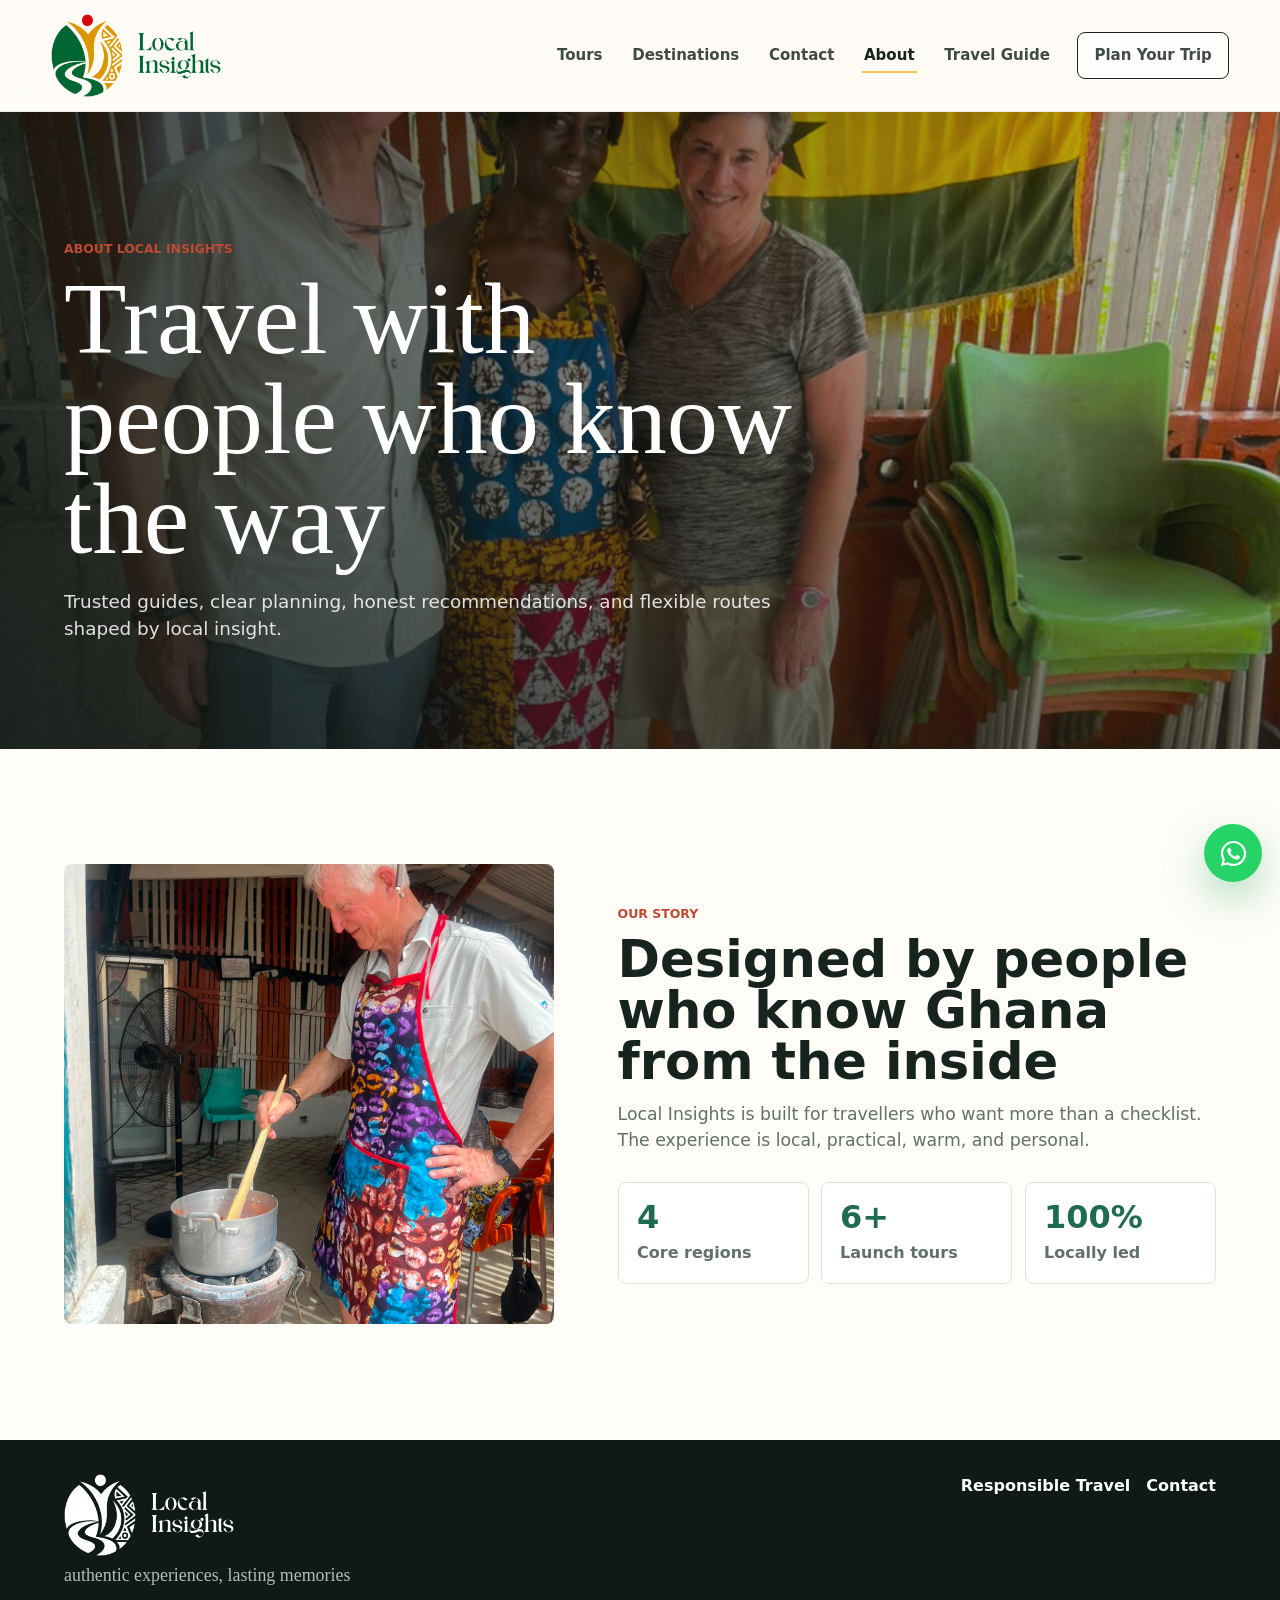
==== about.html @ ace30f99 "Update about hero headline" ====
<!doctype html>
<html lang="en">
  <head>
    <meta charset="utf-8"/>
    <meta name="viewport" content="width=device-width, initial-scale=1" />
    <title>About Local Insights Ghana | Local Guides &amp; Travel Planning</title>
    <meta name="description" content="Meet Local Insights Ghana, a locally led travel planning team creating thoughtful Ghana tours with trusted guides, flexible routes, and real local context." />
    <meta name="keywords" content="Local Insights Ghana, Ghana local guides, Ghana travel planner, locally led Ghana tours, Ghana tour operator, authentic Ghana travel" />
    <meta name="author" content="Local Insights Ghana" />
    <meta name="robots" content="index, follow" />
    <meta name="theme-color" content="#1e6b4f" />
    <link rel="canonical" href="https://localinsightgh.com/about.html" />
    <link rel="icon" href="images/favicon.ico" sizes="any" />
    <link rel="icon" type="image/png" sizes="32x32" href="images/favicon-32.png" />
    <link rel="apple-touch-icon" sizes="180x180" href="images/favicon-180.png" />
    <meta property="og:locale" content="en_US" />
    <meta property="og:type" content="website" />
    <meta property="og:site_name" content="Local Insights Ghana" />
    <meta property="og:title" content="About Local Insights Ghana | Local Guides &amp; Travel Planning" />
    <meta property="og:description" content="Meet Local Insights Ghana, a locally led travel planning team creating thoughtful Ghana tours with trusted guides, flexible routes, and real local context." />
    <meta property="og:url" content="https://localinsightgh.com/about.html" />
    <meta property="og:image" content="https://localinsightgh.com/images/makola-market.jpg" />
    <meta name="twitter:card" content="summary_large_image" />
    <meta name="twitter:title" content="About Local Insights Ghana | Local Guides &amp; Travel Planning" />
    <meta name="twitter:description" content="Meet Local Insights Ghana, a locally led travel planning team creating thoughtful Ghana tours with trusted guides, flexible routes, and real local context." />
    <meta name="twitter:image" content="https://localinsightgh.com/images/makola-market.jpg" />
    <script type="application/ld+json">
      
      {"@context":"https://schema.org","@type":"BreadcrumbList","itemListElement":[{"@type":"ListItem","position":1,"name":"Home","item":"https://localinsightgh.com"},{"@type":"ListItem","position":2,"name":"About Local Insights Ghana","item":"https://localinsightgh.com/about.html"}]}
    
    </script>
    <link rel="stylesheet" href="styles/styles.css" />
  </head>
  <body>
    <header class="site-header" data-header><a class="brand" href="/" aria-label="Local Insights Ghana home"><img class="brand-logo" src="images/local-insights-logo-horizontal-green.png" alt="Local Insights" /></a><button class="menu-toggle" type="button" data-menu-toggle aria-label="Open navigation"><span></span><span></span><span></span></button><nav class="main-nav" data-nav><a href="tours.html">Tours</a><a href="destinations.html">Destinations</a><a href="contact.html">Contact</a><a class="active" href="about.html">About</a><a href="blog.html">Travel Guide</a><a class="nav-cta" href="contact.html">Plan Your Trip</a></nav></header>
    <main>
      <section class="page-hero hero-about"><div><p class="eyebrow">About Local Insights</p><h1>Travel with people who know the way</h1><p>Trusted guides, clear planning, honest recommendations, and flexible routes shaped by local insight.</p></div></section>
      <section class="section two-column"><div class="image-panel market" role="img" aria-label="Local Insights guest cooking during a hosted Ghanaian food experience"></div><div><p class="eyebrow">Our story</p><h2>Designed by people who know Ghana from the inside</h2><p class="page-intro">Local Insights is built for travellers who want more than a checklist. The experience is local, practical, warm, and personal.</p><div class="about-stats"><div><strong>4</strong><span>Core regions</span></div><div><strong>6+</strong><span>Launch tours</span></div><div><strong>100%</strong><span>Locally led</span></div></div></div></section>
    </main>
    <a class="whatsapp" href="https://wa.me/233244317183?text=Hello%20Local%20Insights%2C%20I%20want%20to%20plan%20a%20Ghana%20trip">WhatsApp</a><footer class="site-footer"><div class="footer-brand"><a href="/" aria-label="Local Insights Ghana home"><img class="footer-logo" src="images/local-insights-logo-horizontal-white.png" alt="Local Insights" /></a><p>authentic experiences, lasting memories</p></div><nav><a href="responsible-travel.html">Responsible Travel</a><a href="contact.html">Contact</a></nav></footer><script src="js/script.js"></script>
  </body>
</html>
---- styles/styles.css ----
:root {
  --ink: #16231f;
  --muted: #61706a;
  --line: #dce4df;
  --cream: #f7f3ea;
  --paper: #fffdf8;
  --surface: #ffffff;
  --soft: #eef4f0;
  --gold: #f3c44f;
  --green: #1e6b4f;
  --green-dark: #124232;
  --red: #be4a34;
  --blue: #246a8f;
  --shadow: 0 24px 70px rgba(20, 35, 31, 0.18);
  --shadow-soft: 0 12px 30px rgba(22, 35, 31, 0.08);
  --shadow-hover: 0 24px 54px rgba(22, 35, 31, 0.16);
  --font-body: Inter, ui-sans-serif, system-ui, -apple-system, BlinkMacSystemFont, "Segoe UI", sans-serif;
  --font-brand: Gondgir, "Cormorant Garamond", Georgia, serif;
}

* {
  box-sizing: border-box;
}

html {
  scroll-behavior: smooth;
}

body {
  margin: 0;
  color: var(--ink);
  background:
    linear-gradient(180deg, rgba(247, 243, 234, 0.78), rgba(255, 253, 248, 0.94) 38%),
    var(--paper);
  font-family: var(--font-body);
  line-height: 1.5;
}

img,
svg {
  max-width: 100%;
}

a {
  color: inherit;
  text-decoration: none;
}

.main-nav a,
.button,
.filter,
.text-link,
.process-grid article,
.tour-card,
.tour-preview,
.destination-card,
.faq-grid details,
.style-grid article,
.blog-grid article,
.impact-list div,
.about-stats div,
.whatsapp {
  transition:
    transform 180ms ease,
    box-shadow 180ms ease,
    border-color 180ms ease,
    background-color 180ms ease,
    color 180ms ease,
    opacity 180ms ease;
}

button,
input,
select,
textarea {
  font: inherit;
}

.site-header {
  position: sticky;
  top: 0;
  z-index: 40;
  display: flex;
  align-items: center;
  justify-content: space-between;
  gap: 24px;
  min-height: 78px;
  padding: 14px clamp(18px, 4vw, 56px);
  background: rgba(255, 253, 248, 0.9);
  border-bottom: 1px solid rgba(22, 35, 31, 0.08);
  box-shadow: 0 8px 28px rgba(22, 35, 31, 0.04);
  backdrop-filter: blur(18px);
}

.brand {
  display: inline-flex;
  align-items: center;
  flex: 0 0 auto;
  min-width: 0;
}

.brand-logo {
  display: block;
  width: min(170px, 42vw);
  height: auto;
}

.main-nav {
  display: flex;
  align-items: center;
  gap: clamp(12px, 2vw, 26px);
  font-size: 0.94rem;
  font-weight: 750;
}

.main-nav a {
  position: relative;
  padding: 10px 2px;
  color: rgba(22, 35, 31, 0.82);
}

.main-nav a:hover,
.main-nav a:focus-visible,
.main-nav a.active {
  color: var(--ink);
}

.main-nav a:not(.nav-cta)::after {
  position: absolute;
  left: 0;
  right: 0;
  bottom: 4px;
  height: 2px;
  background: var(--gold);
  transform: scaleX(0);
  transform-origin: left;
  transition: transform 180ms ease;
  content: "";
}

.main-nav a:hover::after,
.main-nav a:focus-visible::after {
  transform: scaleX(1);
}

.main-nav a.active::after {
  transform: scaleX(1);
}

.nav-cta {
  padding: 11px 16px !important;
  border: 1px solid var(--ink);
  border-radius: 8px;
  background: rgba(255, 255, 255, 0.54);
}

.nav-cta:hover,
.nav-cta:focus-visible {
  color: var(--ink);
  background: linear-gradient(180deg, #ffd96f, var(--gold));
  border-color: var(--gold);
  box-shadow: 0 12px 26px rgba(243, 196, 79, 0.3);
  transform: translateY(-1px);
}

.menu-toggle {
  display: none;
  width: 44px;
  height: 44px;
  border: 1px solid var(--line);
  border-radius: 8px;
  background: white;
}

.menu-toggle span {
  display: block;
  width: 20px;
  height: 2px;
  margin: 5px auto;
  background: var(--ink);
}

.hero {
  position: relative;
  min-height: calc(100vh - 76px);
  display: grid;
  align-items: end;
  padding: clamp(88px, 12vw, 150px) clamp(18px, 5vw, 72px) 34px;
  overflow: hidden;
}

.hero-media,
.hero-overlay {
  position: absolute;
  inset: 0;
}

.hero-media {
  background:
    linear-gradient(90deg, rgba(14, 20, 17, 0.36), rgba(14, 20, 17, 0.02)),
    url("../images/cape-coast-castle.jpg")
      center / cover;
  transform: scale(1.02);
}

.hero-overlay {
  background:
    linear-gradient(0deg, rgba(18, 35, 30, 0.86) 0%, rgba(18, 35, 30, 0.02) 56%),
    linear-gradient(90deg, rgba(18, 35, 30, 0.48), transparent 58%);
}

.hero-content {
  position: relative;
  z-index: 2;
  width: min(760px, 100%);
  color: white;
  padding-bottom: 118px;
}

.eyebrow {
  margin: 0 0 10px;
  color: var(--red);
  font-size: 0.78rem;
  font-weight: 900;
  letter-spacing: 0;
  text-transform: uppercase;
}

.hero .eyebrow {
  color: var(--gold);
}

h1,
h2,
h3,
p {
  margin-top: 0;
}

h1 {
  max-width: 760px;
  margin-bottom: 18px;
  font-family: var(--font-brand);
  font-size: clamp(3.4rem, 8vw, 7.4rem);
  font-weight: 500;
  line-height: 0.98;
  letter-spacing: 0;
}

h2 {
  margin-bottom: 14px;
  font-size: clamp(2rem, 4vw, 4rem);
  line-height: 1;
  letter-spacing: 0;
}

.hero h1,
.page-hero h1,
.cta-band h2 {
  font-family: var(--font-brand);
  font-weight: 500;
}

h3 {
  margin-bottom: 10px;
  font-size: 1.25rem;
  line-height: 1.18;
}

.hero-content p:not(.eyebrow) {
  max-width: 620px;
  color: rgba(255, 255, 255, 0.9);
  font-size: clamp(1.05rem, 2vw, 1.32rem);
}

.hero-actions {
  display: flex;
  flex-wrap: wrap;
  gap: 12px;
  margin-top: 28px;
}

.button {
  display: inline-flex;
  align-items: center;
  justify-content: center;
  min-height: 46px;
  padding: 13px 18px;
  border: 0;
  border-radius: 8px;
  cursor: pointer;
  font-weight: 850;
  box-shadow: 0 8px 18px rgba(22, 35, 31, 0.08);
}

.button:hover,
.button:focus-visible {
  transform: translateY(-2px);
  box-shadow: 0 14px 30px rgba(22, 35, 31, 0.18);
}

.button:active {
  transform: translateY(0);
  box-shadow: none;
}

.button.primary {
  color: var(--ink);
  background: linear-gradient(180deg, #ffd96f, var(--gold));
}

.button.primary:hover,
.button.primary:focus-visible {
  background: #ffd35f;
}

.button.secondary {
  color: white;
  background: rgba(255, 255, 255, 0.13);
  border: 1px solid rgba(255, 255, 255, 0.48);
  box-shadow: inset 0 1px 0 rgba(255, 255, 255, 0.18);
}

.button.secondary:hover,
.button.secondary:focus-visible {
  background: rgba(255, 255, 255, 0.25);
  border-color: rgba(255, 255, 255, 0.72);
}

.button.dark {
  color: white;
  background: var(--ink);
}

.button.dark:hover,
.button.dark:focus-visible {
  background: var(--green-dark);
}

.trip-finder {
  position: absolute;
  left: clamp(18px, 5vw, 72px);
  right: clamp(18px, 5vw, 72px);
  bottom: 28px;
  z-index: 3;
  display: grid;
  grid-template-columns: repeat(3, 1fr) auto;
  gap: 10px;
  padding: 12px;
  background: rgba(255, 253, 248, 0.97);
  border-radius: 8px;
  border: 1px solid rgba(255, 255, 255, 0.76);
  box-shadow: var(--shadow);
}

label span {
  display: block;
  margin-bottom: 6px;
  color: var(--muted);
  font-size: 0.78rem;
  font-weight: 800;
}

select,
input,
textarea {
  width: 100%;
  border: 1px solid var(--line);
  border-radius: 8px;
  background: white;
  color: var(--ink);
  transition:
    border-color 160ms ease,
    box-shadow 160ms ease;
}

select:focus,
input:focus,
textarea:focus {
  outline: 0;
  border-color: rgba(30, 107, 79, 0.62);
  box-shadow: 0 0 0 4px rgba(30, 107, 79, 0.1);
}

select,
input {
  min-height: 46px;
  padding: 0 12px;
}

textarea {
  padding: 12px;
  resize: vertical;
}

.trust-strip {
  display: grid;
  grid-template-columns: repeat(3, 1fr);
  gap: 1px;
  background: var(--line);
}

.trust-strip div {
  padding: 24px clamp(18px, 4vw, 48px);
  background: white;
}

.trust-strip strong,
.trust-strip span {
  display: block;
}

.trust-strip span {
  margin-top: 4px;
  color: var(--muted);
}

.page-hero {
  position: relative;
  min-height: 440px;
  display: grid;
  align-items: end;
  padding: clamp(88px, 10vw, 132px) clamp(18px, 5vw, 72px) clamp(54px, 8vw, 88px);
  overflow: hidden;
  color: white;
  background-position: center;
  background-size: cover;
}

.page-hero::before {
  position: absolute;
  inset: 0;
  background:
    linear-gradient(90deg, rgba(14, 24, 20, 0.82), rgba(14, 24, 20, 0.2)),
    linear-gradient(0deg, rgba(14, 24, 20, 0.42), transparent 62%);
  content: "";
}

.page-hero > div {
  position: relative;
  z-index: 1;
  width: min(760px, 100%);
}

.page-hero p:not(.eyebrow) {
  color: rgba(255, 255, 255, 0.86);
  font-size: 1.15rem;
}

.hero-tours {
  background-image: url("../images/kakum.jpg");
}

.hero-destinations {
  background-image: url("../images/client-cape-coast-door-return.jpeg");
}

.hero-styles {
  background-image: url("../images/client-cultural-adinkra.jpeg");
}

.hero-about {
  background-image: url("../images/client-hosted-food.jpeg");
}

.hero-responsible {
  background-image: url("../images/elmina-castle.jpg");
}

.hero-blog {
  background-image: url("../images/larabanga-mosque.jpg");
}

.hero-contact {
  background-image: url("../images/client-boat-ride.jpeg");
}

.page-intro {
  width: min(850px, 100%);
  color: var(--muted);
  font-size: 1.08rem;
}

.content-grid {
  display: grid;
  grid-template-columns: repeat(3, minmax(0, 1fr));
  gap: 18px;
}

.info-card {
  padding: 24px;
  border: 1px solid var(--line);
  border-radius: 8px;
  background:
    linear-gradient(180deg, rgba(255, 255, 255, 0.98), rgba(255, 253, 248, 0.94));
  box-shadow: var(--shadow-soft);
  transition:
    transform 180ms ease,
    box-shadow 180ms ease,
    border-color 180ms ease;
}

.info-card:hover,
.info-card:focus-within {
  border-color: rgba(30, 107, 79, 0.42);
  transform: translateY(-4px);
  box-shadow: 0 18px 40px rgba(22, 35, 31, 0.1);
}

.info-card p {
  color: var(--muted);
}

.process-grid {
  display: grid;
  grid-template-columns: repeat(3, minmax(0, 1fr));
  gap: 18px;
  counter-reset: step;
}

.process-grid article {
  position: relative;
  min-height: 260px;
  padding: 26px;
  border: 1px solid var(--line);
  border-radius: 8px;
  background:
    linear-gradient(180deg, rgba(255, 255, 255, 0.98), rgba(238, 244, 240, 0.72));
  box-shadow: var(--shadow-soft);
}

.process-grid article:hover,
.process-grid article:focus-within,
.tour-preview:hover,
.tour-preview:focus-within,
.faq-grid details:hover,
.faq-grid details:focus-within {
  border-color: rgba(30, 107, 79, 0.42);
  transform: translateY(-4px);
  box-shadow: 0 18px 40px rgba(22, 35, 31, 0.1);
}

.process-grid span {
  display: inline-grid;
  width: 48px;
  height: 48px;
  margin-bottom: 42px;
  place-items: center;
  border-radius: 50%;
  color: var(--green-dark);
  background: var(--gold);
  font-weight: 900;
}

.process-grid p,
.tour-preview p,
.faq-grid p {
  color: var(--muted);
}

.two-column {
  display: grid;
  grid-template-columns: 0.9fr 1.1fr;
  gap: clamp(24px, 5vw, 70px);
  align-items: center;
}

.image-panel {
  min-height: 460px;
  border-radius: 8px;
  background-position: center;
  background-size: cover;
}

.image-panel.coast {
  background-image: url("../images/client-cape-coast-door-return.jpeg");
}

.image-panel.market {
  background-image: url("../images/client-food-cooking.jpeg");
}

.image-panel.waterfall {
  background-image: url("../images/wli-waterfalls.jpg");
}

.cta-band {
  display: flex;
  align-items: center;
  justify-content: space-between;
  gap: 24px;
  padding: clamp(30px, 5vw, 56px) clamp(18px, 5vw, 72px);
  color: white;
  background: var(--green-dark);
}

.cta-band p {
  max-width: 680px;
  margin-bottom: 0;
  color: rgba(255, 255, 255, 0.78);
}

.section {
  padding: clamp(70px, 9vw, 128px) clamp(18px, 5vw, 72px);
}

.section-heading {
  width: min(850px, 100%);
  margin-bottom: 34px;
}

.section-heading p:not(.eyebrow),
.plan-copy p,
.responsible-copy p {
  color: var(--muted);
  font-size: 1.06rem;
}

.compact {
  width: min(560px, 100%);
}

.filters {
  display: flex;
  flex-wrap: wrap;
  gap: 10px;
  margin-bottom: 24px;
}

.filter {
  min-height: 42px;
  padding: 10px 14px;
  border: 1px solid var(--line);
  border-radius: 8px;
  background: white;
  cursor: pointer;
  font-weight: 800;
}

.filter:hover,
.filter:focus-visible {
  border-color: var(--green);
  color: var(--green);
  transform: translateY(-1px);
}

.filter.is-active {
  color: white;
  background: var(--green);
  border-color: var(--green);
}

.filter.is-active:hover,
.filter.is-active:focus-visible {
  color: white;
  background: var(--green-dark);
}

.tour-preview-grid {
  display: grid;
  grid-template-columns: repeat(3, minmax(0, 1fr));
  gap: 18px;
}

.tour-preview {
  overflow: hidden;
  border: 1px solid var(--line);
  border-radius: 8px;
  background: var(--surface);
  box-shadow: var(--shadow-soft);
}

.tour-preview > div:not(.tour-preview-image) {
  padding: 22px;
}

.tour-preview span {
  display: inline-block;
  margin-bottom: 10px;
  color: var(--green);
  font-size: 0.82rem;
  font-weight: 900;
  text-transform: uppercase;
}

.tour-preview-image {
  min-height: 220px;
  background-position: center;
  background-size: cover;
  transition: transform 260ms ease;
}

.tour-preview:hover .tour-preview-image,
.tour-preview:focus-within .tour-preview-image {
  transform: scale(1.035);
}

.accra-preview {
  background-image: url("../images/client-accra-independence.jpeg");
}

.nkrumah-preview {
  background-image: url("../images/kwame-nkrumah-refurbished-3.jpg");
}

.food-preview {
  background-image: url("../images/client-food-cooking.jpeg");
}

.cape-preview {
  background-image: url("../images/client-cape-coast-door-return.jpeg");
}

.volta-preview {
  background-image: url("../images/wli-waterfalls.jpg");
}

.mole-preview {
  background-image: url("../images/mole-elephant.jpg");
}

.custom-preview-card {
  display: grid;
  align-items: end;
  color: white;
  background:
    linear-gradient(135deg, rgba(18, 66, 50, 0.94), rgba(30, 107, 79, 0.82)),
    url("../images/client-cultural-adinkra.jpeg")
      center / cover;
}

.custom-preview-card span,
.custom-preview-card p {
  color: rgba(255, 255, 255, 0.78);
}

.custom-preview-card .text-link {
  color: var(--gold);
}

.section-actions,
.cta-actions {
  display: flex;
  flex-wrap: wrap;
  gap: 12px;
  margin-top: 28px;
}

.cta-band .cta-actions .button {
  width: 190px;
  justify-content: center;
}

.tour-grid {
  display: grid;
  grid-template-columns: repeat(3, minmax(0, 1fr));
  gap: 18px;
}

.tour-card {
  overflow: hidden;
  border: 1px solid var(--line);
  border-radius: 8px;
  background: var(--surface);
  box-shadow: var(--shadow-soft);
}

.tour-card:hover,
.tour-card:focus-within {
  border-color: rgba(30, 107, 79, 0.45);
  transform: translateY(-6px);
  box-shadow: var(--shadow-hover);
}

.tour-card-image {
  display: block;
  width: 100%;
  min-height: 230px;
  padding: 0;
  border: 0;
  appearance: none;
  background-position: center;
  background-size: cover;
  cursor: pointer;
  transition: transform 260ms ease;
}

.tour-card:hover .tour-card-image,
.tour-card:focus-within .tour-card-image {
  transform: scale(1.045);
}

.tour-card-body {
  padding: 20px;
}

.tour-title-button {
  display: inline;
  padding: 0;
  border: 0;
  background: transparent;
  color: inherit;
  cursor: pointer;
  font: inherit;
  font-weight: inherit;
  line-height: inherit;
  text-align: left;
}

.tour-title-button:hover,
.tour-title-button:focus-visible {
  color: var(--green);
}

.tag-row,
.detail-meta {
  display: flex;
  flex-wrap: wrap;
  gap: 8px;
  margin-bottom: 12px;
}

.tag-row span,
.detail-meta span {
  padding: 6px 9px;
  border-radius: 8px;
  color: var(--green-dark);
  background: #e8f1ec;
  border: 1px solid rgba(30, 107, 79, 0.08);
  font-size: 0.78rem;
  font-weight: 850;
}

.tour-card p {
  color: var(--muted);
}

.card-bottom {
  display: flex;
  align-items: center;
  justify-content: space-between;
  gap: 12px;
  margin-top: 18px;
}

.price {
  font-weight: 900;
}

.text-link {
  color: var(--green);
  border: 0;
  background: transparent;
  cursor: pointer;
  font-weight: 900;
}

.text-link:hover,
.text-link:focus-visible {
  color: var(--red);
  transform: translateX(3px);
}

.check-list {
  display: grid;
  gap: 9px;
  padding: 0;
  margin: 18px 0 24px;
  list-style: none;
}

.check-list li {
  position: relative;
  padding-left: 28px;
}

.check-list li::before {
  position: absolute;
  left: 0;
  color: var(--gold);
  content: "✓";
  font-weight: 900;
}

.split-section {
  display: grid;
  grid-template-columns: 0.7fr 1.3fr;
  gap: clamp(24px, 5vw, 70px);
}

.destination-grid,
.style-grid,
.blog-grid {
  display: grid;
  grid-template-columns: repeat(2, minmax(0, 1fr));
  gap: 16px;
}

.destination-card {
  min-height: 280px;
  display: flex;
  flex-direction: column;
  justify-content: flex-end;
  padding: 22px;
  overflow: hidden;
  border-radius: 8px;
  color: white;
  background-position: center;
  background-size: cover;
  isolation: isolate;
  position: relative;
  box-shadow: var(--shadow-soft);
}

.destination-card:hover,
.destination-card:focus-within {
  transform: translateY(-6px);
  box-shadow: 0 24px 54px rgba(22, 35, 31, 0.18);
}

.destination-card::before {
  position: absolute;
  inset: 0;
  z-index: -1;
  background: linear-gradient(180deg, rgba(15, 22, 20, 0.04), rgba(15, 22, 20, 0.72));
  content: "";
}

.destination-card::after {
  position: absolute;
  inset: 0;
  z-index: -1;
  background: rgba(243, 196, 79, 0.12);
  opacity: 0;
  transition: opacity 180ms ease;
  content: "";
}

.destination-card:hover::after,
.destination-card:focus-within::after {
  opacity: 1;
}

.destination-card span {
  width: max-content;
  margin-bottom: 10px;
  padding: 6px 9px;
  border-radius: 8px;
  color: var(--ink);
  background: var(--gold);
  font-weight: 900;
}

.destination-card p {
  color: rgba(255, 255, 255, 0.82);
  margin-bottom: 0;
}

.accra {
  background-image: url("../images/accra.jpg");
}

.cape {
  background-image: url("../images/client-cape-coast-door-return.jpeg");
}

.volta {
  background-image: url("../images/amedzofe-mount-gemi.jpg");
}

.north {
  background-image: url("../images/larabanga-mosque.jpg");
}

.muted {
  background: #eef4f0;
}

.style-grid {
  grid-template-columns: repeat(5, minmax(0, 1fr));
}

.style-grid article,
.blog-grid article,
.impact-list div {
  padding: 22px;
  border: 1px solid var(--line);
  border-radius: 8px;
  background:
    linear-gradient(180deg, rgba(255, 255, 255, 0.99), rgba(255, 253, 248, 0.95));
  box-shadow: var(--shadow-soft);
}

.style-grid article:hover,
.style-grid article:focus-within,
.blog-grid article:hover,
.blog-grid article:focus-within,
.impact-list div:hover,
.impact-list div:focus-within,
.about-stats div:hover,
.about-stats div:focus-within {
  border-color: rgba(30, 107, 79, 0.42);
  transform: translateY(-4px);
  box-shadow: 0 18px 40px rgba(22, 35, 31, 0.1);
}

.style-grid p,
.blog-grid span,
.impact-list span {
  color: var(--muted);
}

.faq-grid {
  display: grid;
  grid-template-columns: repeat(2, minmax(0, 1fr));
  gap: 14px;
}

.faq-grid details {
  border: 1px solid var(--line);
  border-radius: 8px;
  background: white;
  box-shadow: var(--shadow-soft);
}

.faq-grid summary {
  cursor: pointer;
  padding: 20px 22px;
  font-weight: 900;
}

.faq-grid p {
  margin: 0;
  padding: 0 22px 22px;
}

.responsible {
  display: grid;
  grid-template-columns: 0.9fr 1.1fr;
  gap: clamp(24px, 5vw, 70px);
  align-items: start;
  background:
    linear-gradient(90deg, rgba(255, 253, 248, 0.94), rgba(255, 253, 248, 0.78)),
    url("../images/elmina-castle.jpg")
      center / cover fixed;
}

.about-section {
  display: grid;
  grid-template-columns: 1.05fr 0.95fr;
  gap: clamp(24px, 5vw, 70px);
  align-items: center;
}

.about-image {
  min-height: 560px;
  border-radius: 8px;
  background:
    linear-gradient(180deg, rgba(18, 35, 30, 0.02), rgba(18, 35, 30, 0.2)),
    url("../images/makola-market.jpg")
      center / cover;
}

.about-copy p:not(.eyebrow) {
  color: var(--muted);
  font-size: 1.06rem;
}

.about-stats {
  display: grid;
  grid-template-columns: repeat(3, 1fr);
  gap: 12px;
  margin-top: 28px;
}

.about-stats div {
  padding: 18px;
  border: 1px solid var(--line);
  border-radius: 8px;
  background: white;
}

.about-stats strong,
.about-stats span {
  display: block;
}

.about-stats strong {
  color: var(--green);
  font-size: 2rem;
  line-height: 1;
}

.about-stats span {
  margin-top: 8px;
  color: var(--muted);
  font-weight: 800;
}

.impact-list {
  display: grid;
  gap: 12px;
}

.impact-list strong,
.impact-list span {
  display: block;
}

.blog-grid {
  grid-template-columns: repeat(3, minmax(0, 1fr));
}

.blog-grid article {
  min-height: 190px;
}

.blog-grid span {
  display: block;
  margin-bottom: 18px;
  font-weight: 850;
}

.plan-section {
  display: grid;
  grid-template-columns: 0.85fr 1.15fr;
  gap: clamp(24px, 5vw, 70px);
  align-items: start;
  background: var(--green-dark);
  color: white;
}

.plan-section .eyebrow {
  color: var(--gold);
}

.plan-copy p {
  color: rgba(255, 255, 255, 0.78);
}

.contact-details {
  display: grid;
  gap: 14px;
  margin-top: 28px;
}

.contact-details div {
  padding: 18px;
  border: 1px solid rgba(255, 255, 255, 0.16);
  border-radius: 8px;
  background: rgba(255, 255, 255, 0.08);
}

.contact-details span {
  display: block;
  margin-bottom: 8px;
  color: var(--gold);
  font-size: 0.8rem;
  font-weight: 900;
  letter-spacing: 0.08em;
  text-transform: uppercase;
}

.contact-details p {
  margin: 0;
}

.contact-details a {
  color: white;
  font-weight: 850;
}

.plan-form {
  display: grid;
  grid-template-columns: repeat(2, minmax(0, 1fr));
  gap: 14px;
  padding: clamp(18px, 3vw, 28px);
  border-radius: 8px;
  background: white;
  color: var(--ink);
  box-shadow: var(--shadow);
}

.full {
  grid-column: 1 / -1;
}

.tour-panel {
  position: fixed;
  inset: 0;
  z-index: 80;
  display: none;
}

.tour-panel.is-open {
  display: block;
}

.tour-panel-backdrop {
  position: absolute;
  inset: 0;
  background: rgba(13, 24, 20, 0.62);
}

.tour-detail {
  position: absolute;
  top: 24px;
  right: 24px;
  bottom: 24px;
  width: min(760px, calc(100% - 48px));
  overflow: auto;
  border-radius: 8px;
  background: white;
  box-shadow: var(--shadow);
}

.close-button {
  position: sticky;
  top: 12px;
  left: calc(100% - 54px);
  z-index: 2;
  width: 42px;
  height: 42px;
  border: 0;
  border-radius: 8px;
  background: var(--ink);
  color: white;
  cursor: pointer;
  font-weight: 900;
}

.tour-detail-image {
  min-height: 340px;
  margin-top: -42px;
  background-position: center;
  background-size: cover;
}

.tour-detail-body {
  padding: clamp(22px, 4vw, 42px);
}

.tour-detail-body p {
  color: var(--muted);
}

.tour-detail-body ol {
  padding-left: 22px;
}

.whatsapp {
  position: fixed;
  right: 18px;
  bottom: 18px;
  z-index: 60;
  display: inline-flex;
  align-items: center;
  justify-content: center;
  width: 58px;
  height: 58px;
  min-height: 58px;
  padding: 0;
  border-radius: 50%;
  color: white;
  background: #25d366;
  font-size: 0;
  box-shadow: 0 16px 40px rgba(26, 159, 92, 0.34);
  font-weight: 900;
}

.whatsapp::before {
  width: 31px;
  height: 31px;
  background: currentColor;
  content: "";
  mask:
    url("data:image/svg+xml,%3Csvg xmlns='http://www.w3.org/2000/svg' viewBox='0 0 32 32'%3E%3Cpath d='M16.03 3C8.86 3 3.03 8.82 3.03 15.98c0 2.29.6 4.53 1.74 6.5L3 29l6.69-1.75a12.95 12.95 0 0 0 6.33 1.61h.01c7.16 0 12.99-5.82 12.99-12.98C29.02 8.82 23.19 3 16.03 3Zm0 23.67h-.01c-1.94 0-3.84-.52-5.5-1.5l-.39-.23-3.97 1.04 1.06-3.86-.25-.4a10.74 10.74 0 0 1-1.65-5.74c0-5.9 4.81-10.7 10.72-10.7 2.86 0 5.55 1.11 7.57 3.13a10.63 10.63 0 0 1 3.13 7.57c-.01 5.9-4.81 10.69-10.71 10.69Zm5.87-8.02c-.32-.16-1.9-.94-2.2-1.04-.29-.11-.51-.16-.72.16-.21.32-.83 1.04-1.02 1.25-.19.21-.37.24-.69.08-.32-.16-1.36-.5-2.59-1.6-.96-.85-1.6-1.9-1.79-2.22-.19-.32-.02-.49.14-.65.14-.14.32-.37.48-.56.16-.19.21-.32.32-.53.11-.21.05-.4-.03-.56-.08-.16-.72-1.73-.98-2.37-.26-.62-.52-.54-.72-.55h-.62c-.21 0-.56.08-.85.4-.29.32-1.12 1.09-1.12 2.66s1.15 3.09 1.31 3.3c.16.21 2.26 3.45 5.48 4.84.77.33 1.36.53 1.83.68.77.24 1.46.21 2.01.13.61-.09 1.9-.78 2.17-1.53.27-.75.27-1.39.19-1.53-.08-.13-.29-.21-.61-.37Z'/%3E%3C/svg%3E")
    center / contain no-repeat;
}

.whatsapp:hover,
.whatsapp:focus-visible {
  background: #1fbe5c;
  transform: translateY(-3px);
  box-shadow: 0 22px 48px rgba(26, 159, 92, 0.42);
}

.whatsapp-chat {
  position: fixed;
  right: 18px;
  bottom: 90px;
  z-index: 59;
  width: min(360px, calc(100vw - 32px));
  opacity: 0;
  pointer-events: none;
  transform: translateY(18px) scale(0.98);
  transition:
    opacity 180ms ease,
    transform 180ms ease;
}

.whatsapp-chat.is-open {
  opacity: 1;
  pointer-events: auto;
  transform: translateY(0) scale(1);
}

.whatsapp-chat-card {
  overflow: hidden;
  border: 1px solid rgba(16, 88, 51, 0.16);
  border-radius: 8px;
  background: #efeae2;
  box-shadow: 0 24px 70px rgba(13, 24, 20, 0.22);
}

.whatsapp-chat-header {
  display: flex;
  align-items: flex-start;
  justify-content: space-between;
  gap: 16px;
  padding: 18px;
  color: white;
  background: #075e54;
}

.whatsapp-chat-header span {
  display: block;
  margin-bottom: 6px;
  color: rgba(255, 255, 255, 0.76);
  font-size: 0.76rem;
  font-weight: 900;
  text-transform: uppercase;
}

.whatsapp-chat-header h2 {
  margin: 0;
  color: white;
  font-size: 1.2rem;
}

.whatsapp-chat-close {
  width: 34px;
  height: 34px;
  border: 0;
  border-radius: 50%;
  color: white;
  background: rgba(255, 255, 255, 0.14);
  cursor: pointer;
  font-size: 1.3rem;
  line-height: 1;
}

.whatsapp-chat-body {
  display: grid;
  gap: 8px;
  padding: 18px;
  background:
    linear-gradient(rgba(239, 234, 226, 0.92), rgba(239, 234, 226, 0.92)),
    radial-gradient(circle at 18% 18%, rgba(37, 211, 102, 0.08), transparent 30%);
}

.chat-bubble {
  max-width: 88%;
  padding: 11px 13px;
  border-radius: 8px;
  font-size: 0.94rem;
}

.chat-bubble.incoming {
  color: var(--ink);
  background: white;
  box-shadow: 0 8px 18px rgba(13, 24, 20, 0.08);
}

.chat-prompt {
  justify-self: start;
  width: max-content;
  max-width: 100%;
  padding: 8px 11px;
  border: 1px solid rgba(7, 94, 84, 0.16);
  border-radius: 999px;
  color: #075e54;
  background: rgba(255, 255, 255, 0.86);
  cursor: pointer;
  text-align: left;
  font-size: 0.88rem;
  font-weight: 600;
  box-shadow: 0 5px 14px rgba(13, 24, 20, 0.06);
}

.chat-prompt:hover,
.chat-prompt:focus-visible {
  border-color: rgba(7, 94, 84, 0.28);
  background: white;
}

.whatsapp-chat-form {
  display: grid;
  grid-template-columns: 1fr auto;
  gap: 8px;
  padding: 12px;
  background: white;
}

.whatsapp-chat-form input {
  min-height: 44px;
  border: 1px solid var(--line);
  border-radius: 999px;
  padding: 0 14px;
  font: inherit;
}

.whatsapp-chat-form button {
  min-height: 44px;
  border: 0;
  border-radius: 999px;
  padding: 0 16px;
  color: white;
  background: #25d366;
  cursor: pointer;
  font-weight: 900;
}

.whatsapp:focus-visible,
.button:focus-visible,
.filter:focus-visible,
.text-link:focus-visible,
.tour-card-action:focus-visible,
.tour-title-button:focus-visible,
.menu-toggle:focus-visible,
.close-button:focus-visible {
  outline: 3px solid rgba(243, 196, 79, 0.72);
  outline-offset: 3px;
}

@keyframes soft-rise {
  from {
    opacity: 0;
    transform: translateY(18px);
  }

  to {
    opacity: 1;
    transform: translateY(0);
  }
}

@keyframes soft-scale {
  from {
    opacity: 0;
    transform: scale(0.985);
  }

  to {
    opacity: 1;
    transform: scale(1);
  }
}

.reveal-item {
  opacity: 0;
  transform: translateY(18px);
  will-change: opacity, transform;
}

.reveal-item.reveal-in {
  animation: soft-rise 680ms ease both;
}

.reveal-scale {
  opacity: 0;
  transform: scale(0.985);
  will-change: opacity, transform;
}

.reveal-scale.reveal-in {
  animation: soft-scale 900ms ease both;
}

.reveal-delay-1 {
  animation-delay: 80ms;
}

.reveal-delay-2 {
  animation-delay: 150ms;
}

.reveal-delay-3 {
  animation-delay: 220ms;
}

.reveal-delay-4 {
  animation-delay: 290ms;
}

.reveal-delay-5 {
  animation-delay: 360ms;
}

@media (prefers-reduced-motion: reduce) {
  *,
  *::before,
  *::after {
    animation: none !important;
    scroll-behavior: auto !important;
    transition-duration: 1ms !important;
  }
}

.site-footer {
  display: flex;
  justify-content: space-between;
  gap: 24px;
  padding: 34px clamp(18px, 5vw, 72px);
  color: white;
  background: #0f1916;
}

.site-footer p {
  margin: 6px 0 0;
  color: rgba(255, 255, 255, 0.7);
}

.footer-brand {
  max-width: 360px;
}

.footer-brand p {
  font-family: var(--font-brand);
  font-size: 1.12rem;
  font-weight: 500;
}

.footer-logo {
  display: block;
  width: min(170px, 62vw);
  height: auto;
}

.site-footer nav {
  display: flex;
  flex-wrap: wrap;
  gap: 16px;
  font-weight: 800;
}

@media (max-width: 1040px) {
  .tour-grid,
  .style-grid,
  .content-grid,
  .process-grid,
  .tour-preview-grid {
    grid-template-columns: repeat(2, minmax(0, 1fr));
  }

  .split-section,
  .responsible,
  .plan-section,
  .about-section,
  .two-column {
    grid-template-columns: 1fr;
  }

  .about-image {
    min-height: 360px;
  }
}

@media (max-width: 820px) {
  .menu-toggle {
    display: block;
  }

  .main-nav {
    position: fixed;
    top: 76px;
    left: 0;
    right: 0;
    display: none;
    flex-direction: column;
    align-items: stretch;
    gap: 0;
    padding: 14px 18px 22px;
    background: var(--paper);
    border-bottom: 1px solid var(--line);
  }

  .main-nav.is-open {
    display: flex;
  }

  .main-nav a {
    padding: 14px 0;
  }

  .nav-cta {
    text-align: center;
    margin-top: 8px;
  }

  .hero {
    min-height: 820px;
  }

  .hero-content {
    padding-bottom: 330px;
  }

  h1 {
    font-size: clamp(3rem, 14vw, 5.4rem);
  }

  .trip-finder {
    grid-template-columns: 1fr;
  }

  .trust-strip,
  .tour-grid,
  .process-grid,
  .tour-preview-grid,
  .destination-grid,
  .style-grid,
  .content-grid,
  .faq-grid,
  .blog-grid,
  .about-stats,
  .plan-form {
    grid-template-columns: 1fr;
  }

  .cta-band {
    align-items: flex-start;
    flex-direction: column;
  }

  .site-footer {
    flex-direction: column;
  }
}

@media (max-width: 560px) {
  .site-header {
    min-height: 68px;
  }

  .brand-logo {
    width: 132px;
  }

  .main-nav {
    top: 68px;
  }

  .hero {
    min-height: 840px;
  }

  .hero-content {
    padding-bottom: 344px;
  }

  .hero-actions,
  .hero-actions .button,
  .section-actions .button,
  .cta-actions .button {
    width: 100%;
  }

  .tour-detail {
    top: 0;
    right: 0;
    bottom: 0;
    width: 100%;
    border-radius: 0;
  }

  .whatsapp-chat {
    right: 12px;
    bottom: 84px;
    width: calc(100vw - 24px);
  }

  .whatsapp-chat-form {
    grid-template-columns: 1fr;
  }
}
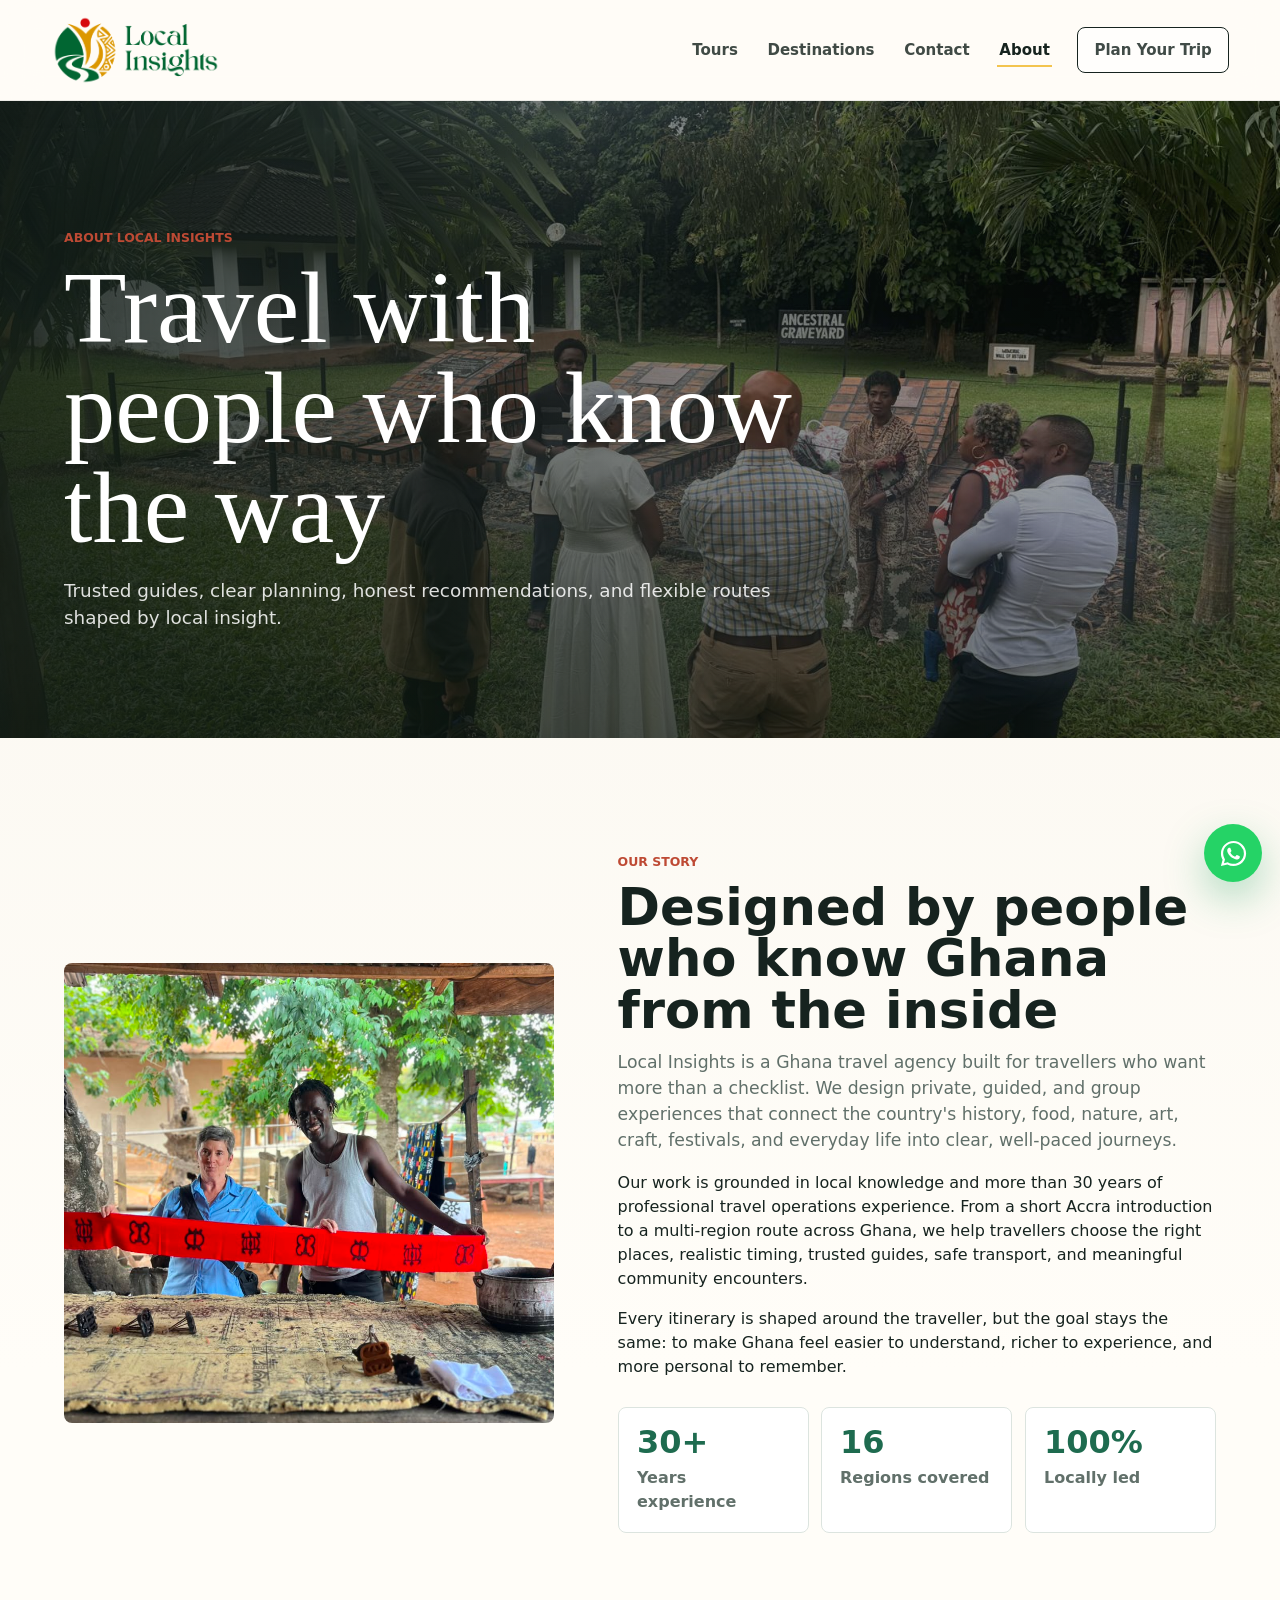
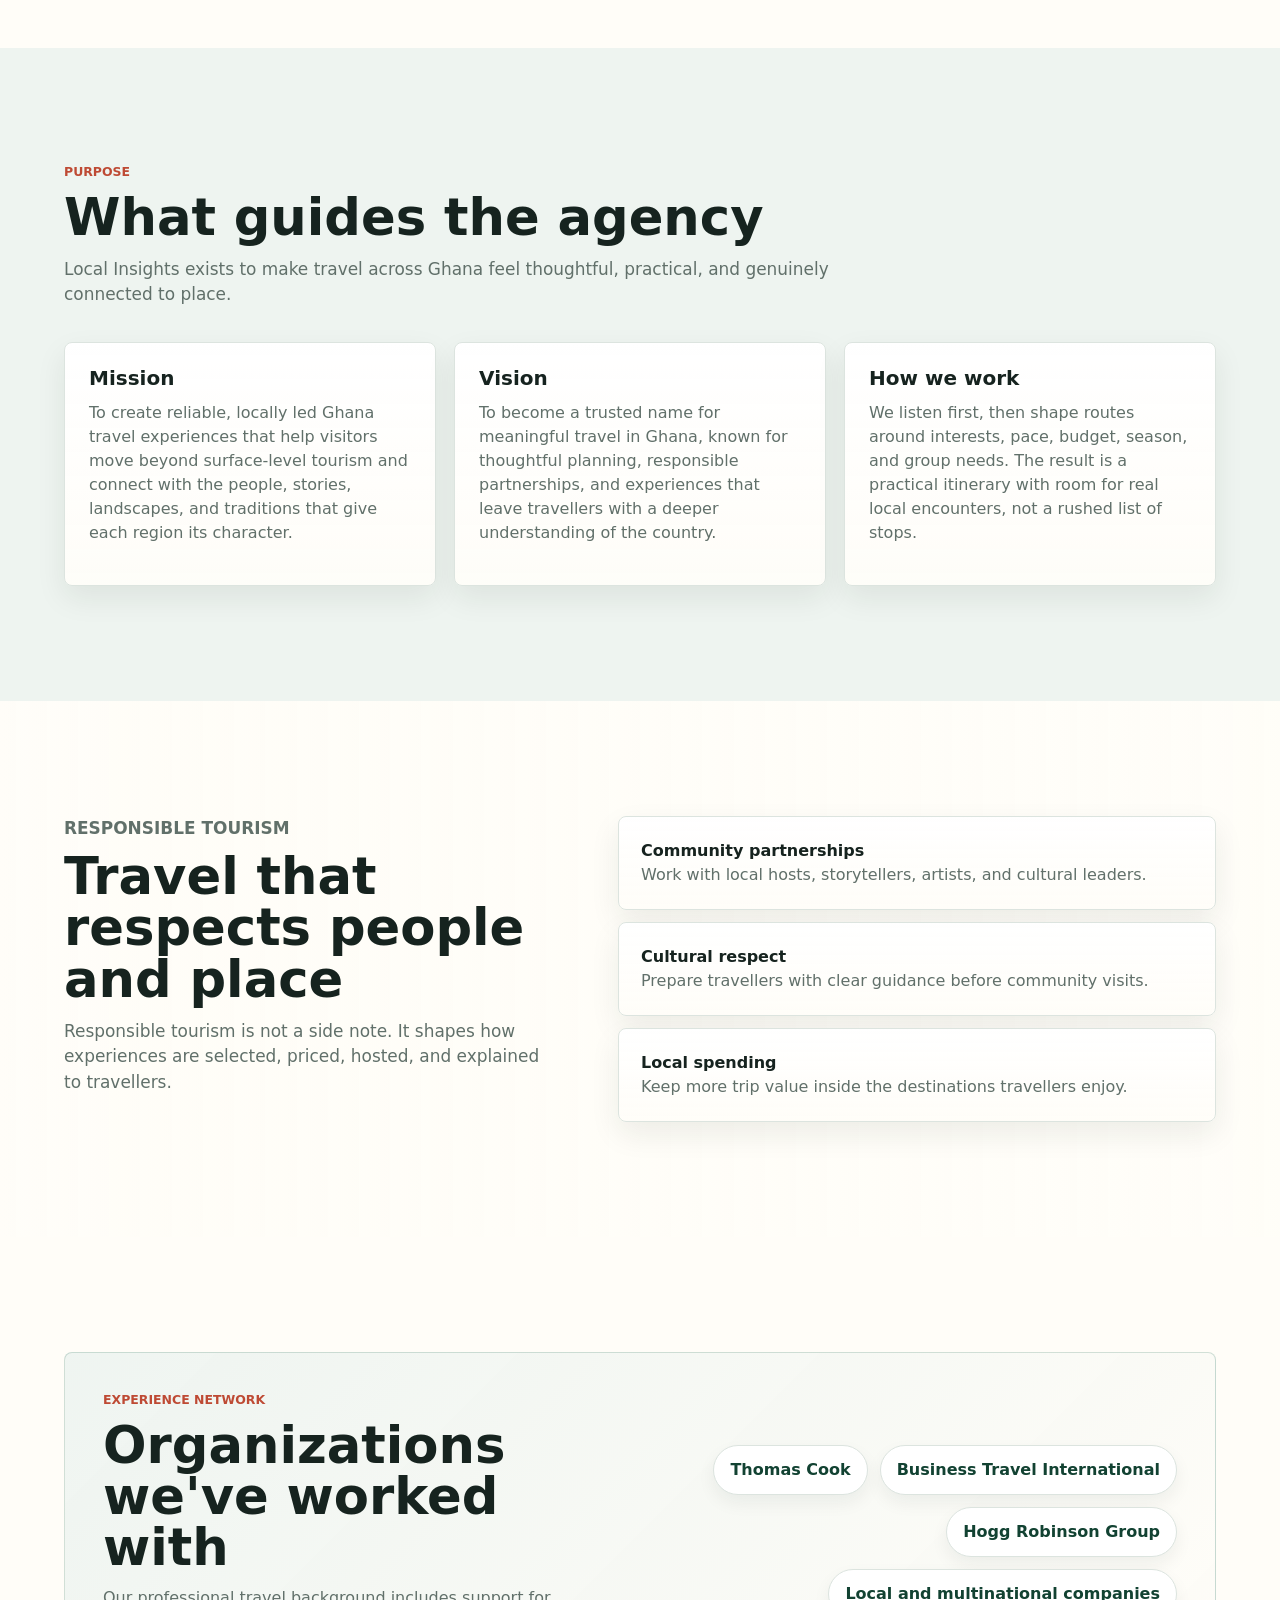
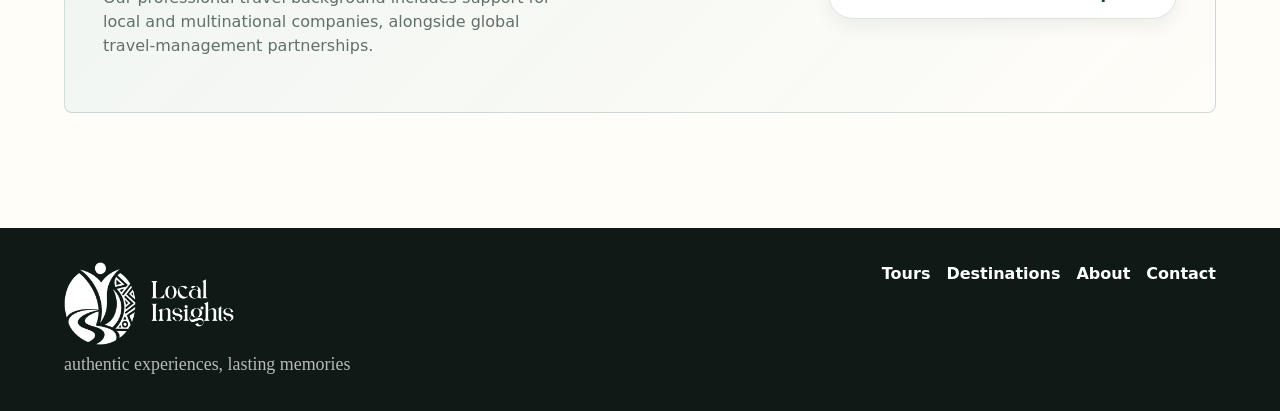
==== commit 173fcd81: "Prepare site for deployment" ====
--- a/about.html
+++ b/about.html
@@ -4,12 +4,12 @@
     <meta charset="utf-8"/>
     <meta name="viewport" content="width=device-width, initial-scale=1" />
     <title>About Local Insights Ghana | Local Guides &amp; Travel Planning</title>
-    <meta name="description" content="Meet Local Insights Ghana, a locally led travel planning team creating thoughtful Ghana tours with trusted guides, flexible routes, and real local context." />
-    <meta name="keywords" content="Local Insights Ghana, Ghana local guides, Ghana travel planner, locally led Ghana tours, Ghana tour operator, authentic Ghana travel" />
+    <meta name="description" content="Meet Local Insights Ghana, a locally led travel agency creating thoughtful, responsible Ghana tours across all 16 regions with trusted guides, flexible routes, and real local context." />
+    <meta name="keywords" content="Local Insights Ghana, Ghana local guides, Ghana travel planner, locally led Ghana tours, Ghana tour operator, authentic Ghana travel, responsible travel Ghana" />
     <meta name="author" content="Local Insights Ghana" />
     <meta name="robots" content="index, follow" />
     <meta name="theme-color" content="#1e6b4f" />
-    <link rel="canonical" href="https://localinsightgh.com/about.html" />
+    <link rel="canonical" href="https://localinsightsgh.com/about.html" />
     <link rel="icon" href="images/favicon.ico" sizes="any" />
     <link rel="icon" type="image/png" sizes="32x32" href="images/favicon-32.png" />
     <link rel="apple-touch-icon" sizes="180x180" href="images/favicon-180.png" />
@@ -17,26 +17,89 @@
     <meta property="og:type" content="website" />
     <meta property="og:site_name" content="Local Insights Ghana" />
     <meta property="og:title" content="About Local Insights Ghana | Local Guides &amp; Travel Planning" />
-    <meta property="og:description" content="Meet Local Insights Ghana, a locally led travel planning team creating thoughtful Ghana tours with trusted guides, flexible routes, and real local context." />
-    <meta property="og:url" content="https://localinsightgh.com/about.html" />
-    <meta property="og:image" content="https://localinsightgh.com/images/makola-market.jpg" />
+    <meta property="og:description" content="Meet Local Insights Ghana, a locally led travel agency creating thoughtful, responsible Ghana tours across all 16 regions with trusted guides, flexible routes, and real local context." />
+    <meta property="og:url" content="https://localinsightsgh.com/about.html" />
+    <meta property="og:image" content="https://localinsightsgh.com/images/about-hero-ancestral-graveyard.jpeg" />
     <meta name="twitter:card" content="summary_large_image" />
     <meta name="twitter:title" content="About Local Insights Ghana | Local Guides &amp; Travel Planning" />
-    <meta name="twitter:description" content="Meet Local Insights Ghana, a locally led travel planning team creating thoughtful Ghana tours with trusted guides, flexible routes, and real local context." />
-    <meta name="twitter:image" content="https://localinsightgh.com/images/makola-market.jpg" />
+    <meta name="twitter:description" content="Meet Local Insights Ghana, a locally led travel agency creating thoughtful, responsible Ghana tours across all 16 regions with trusted guides, flexible routes, and real local context." />
+    <meta name="twitter:image" content="https://localinsightsgh.com/images/about-hero-ancestral-graveyard.jpeg" />
     <script type="application/ld+json">
       
-      {"@context":"https://schema.org","@type":"BreadcrumbList","itemListElement":[{"@type":"ListItem","position":1,"name":"Home","item":"https://localinsightgh.com"},{"@type":"ListItem","position":2,"name":"About Local Insights Ghana","item":"https://localinsightgh.com/about.html"}]}
+      {"@context":"https://schema.org","@type":"BreadcrumbList","itemListElement":[{"@type":"ListItem","position":1,"name":"Home","item":"https://localinsightsgh.com"},{"@type":"ListItem","position":2,"name":"About Local Insights Ghana","item":"https://localinsightsgh.com/about.html"}]}
     
     </script>
     <link rel="stylesheet" href="styles/styles.css" />
   </head>
   <body>
-    <header class="site-header" data-header><a class="brand" href="/" aria-label="Local Insights Ghana home"><img class="brand-logo" src="images/local-insights-logo-horizontal-green.png" alt="Local Insights" /></a><button class="menu-toggle" type="button" data-menu-toggle aria-label="Open navigation"><span></span><span></span><span></span></button><nav class="main-nav" data-nav><a href="tours.html">Tours</a><a href="destinations.html">Destinations</a><a href="contact.html">Contact</a><a class="active" href="about.html">About</a><a href="blog.html">Travel Guide</a><a class="nav-cta" href="contact.html">Plan Your Trip</a></nav></header>
+    <header class="site-header" data-header><a class="brand" href="/" aria-label="Local Insights Ghana home"><img class="brand-logo" src="images/local-insights-logo-horizontal-green.png" alt="Local Insights" /></a><button class="menu-toggle" type="button" data-menu-toggle aria-label="Open navigation"><span></span><span></span><span></span></button><nav class="main-nav" data-nav><a href="tours.html">Tours</a><a href="destinations.html">Destinations</a><a href="contact.html">Contact</a><a class="active" href="about.html">About</a><a class="nav-cta" href="contact.html">Plan Your Trip</a></nav></header>
     <main>
       <section class="page-hero hero-about"><div><p class="eyebrow">About Local Insights</p><h1>Travel with people who know the way</h1><p>Trusted guides, clear planning, honest recommendations, and flexible routes shaped by local insight.</p></div></section>
-      <section class="section two-column"><div class="image-panel market" role="img" aria-label="Local Insights guest cooking during a hosted Ghanaian food experience"></div><div><p class="eyebrow">Our story</p><h2>Designed by people who know Ghana from the inside</h2><p class="page-intro">Local Insights is built for travellers who want more than a checklist. The experience is local, practical, warm, and personal.</p><div class="about-stats"><div><strong>4</strong><span>Core regions</span></div><div><strong>6+</strong><span>Launch tours</span></div><div><strong>100%</strong><span>Locally led</span></div></div></div></section>
+      <section class="section two-column">
+        <div class="image-panel craft" role="img" aria-label="Local Insights guest learning about Ghanaian craft and Adinkra symbols"></div>
+        <div>
+          <p class="eyebrow">Our story</p>
+          <h2>Designed by people who know Ghana from the inside</h2>
+          <p class="page-intro">Local Insights is a Ghana travel agency built for travellers who want more than a checklist. We design private, guided, and group experiences that connect the country's history, food, nature, art, craft, festivals, and everyday life into clear, well-paced journeys.</p>
+          <p>Our work is grounded in local knowledge and more than 30 years of professional travel operations experience. From a short Accra introduction to a multi-region route across Ghana, we help travellers choose the right places, realistic timing, trusted guides, safe transport, and meaningful community encounters.</p>
+          <p>Every itinerary is shaped around the traveller, but the goal stays the same: to make Ghana feel easier to understand, richer to experience, and more personal to remember.</p>
+          <div class="about-stats"><div><strong>30+</strong><span>Years experience</span></div><div><strong>16</strong><span>Regions covered</span></div><div><strong>100%</strong><span>Locally led</span></div></div>
+        </div>
+      </section>
+      <section class="section muted">
+        <div class="section-heading">
+          <p class="eyebrow">Purpose</p>
+          <h2>What guides the agency</h2>
+          <p>Local Insights exists to make travel across Ghana feel thoughtful, practical, and genuinely connected to place.</p>
+        </div>
+        <div class="content-grid static-info-grid">
+          <article class="info-card">
+            <h3>Mission</h3>
+            <p>To create reliable, locally led Ghana travel experiences that help visitors move beyond surface-level tourism and connect with the people, stories, landscapes, and traditions that give each region its character.</p>
+          </article>
+          <article class="info-card">
+            <h3>Vision</h3>
+            <p>To become a trusted name for meaningful travel in Ghana, known for thoughtful planning, responsible partnerships, and experiences that leave travellers with a deeper understanding of the country.</p>
+          </article>
+          <article class="info-card">
+            <h3>How we work</h3>
+            <p>We listen first, then shape routes around interests, pace, budget, season, and group needs. The result is a practical itinerary with room for real local encounters, not a rushed list of stops.</p>
+          </article>
+        </div>
+      </section>
+      <section class="section responsible" id="responsible-travel">
+        <div class="responsible-copy">
+          <p class="eyebrow">Responsible tourism</p>
+          <h2>Travel that respects people and place</h2>
+          <p>Responsible tourism is not a side note. It shapes how experiences are selected, priced, hosted, and explained to travellers.</p>
+        </div>
+        <div class="impact-list">
+          <div><strong>Community partnerships</strong><span>Work with local hosts, storytellers, artists, and cultural leaders.</span></div>
+          <div><strong>Cultural respect</strong><span>Prepare travellers with clear guidance before community visits.</span></div>
+          <div><strong>Local spending</strong><span>Keep more trip value inside the destinations travellers enjoy.</span></div>
+        </div>
+      </section>
+      <section class="section">
+        <div class="partner-band">
+          <div>
+            <p class="eyebrow">Experience network</p>
+            <h2>Organizations we've worked with</h2>
+            <p>Our professional travel background includes support for local and multinational companies, alongside global travel-management partnerships.</p>
+          </div>
+          <ul class="partner-list" aria-label="Organizations Local Insights has worked with">
+            <li>Thomas Cook</li>
+            <li>Business Travel International</li>
+            <li>Hogg Robinson Group</li>
+            <li>Local and multinational companies</li>
+          </ul>
+        </div>
+      </section>
     </main>
-    <a class="whatsapp" href="https://wa.me/233244317183?text=Hello%20Local%20Insights%2C%20I%20want%20to%20plan%20a%20Ghana%20trip">WhatsApp</a><footer class="site-footer"><div class="footer-brand"><a href="/" aria-label="Local Insights Ghana home"><img class="footer-logo" src="images/local-insights-logo-horizontal-white.png" alt="Local Insights" /></a><p>authentic experiences, lasting memories</p></div><nav><a href="responsible-travel.html">Responsible Travel</a><a href="contact.html">Contact</a></nav></footer><script src="js/script.js"></script>
+    <a class="whatsapp" href="https://wa.me/233244317183?text=Hello%20Local%20Insights%2C%20I%20want%20to%20plan%20a%20Ghana%20trip">WhatsApp</a>
+    <footer class="site-footer">
+      <div class="footer-brand"><a href="/" aria-label="Local Insights Ghana home"><img class="footer-logo" src="images/local-insights-logo-horizontal-white.png" alt="Local Insights" /></a><p>authentic experiences, lasting memories</p></div>
+      <nav aria-label="Footer navigation"><a href="tours.html">Tours</a><a href="destinations.html">Destinations</a><a href="about.html">About</a><a href="contact.html">Contact</a></nav>
+    </footer>
+    <script src="js/script.js"></script>
   </body>
 </html>
--- a/styles/styles.css
+++ b/styles/styles.css
@@ -50,9 +50,13 @@
 .button,
 .filter,
 .text-link,
-.process-grid article,
+.process-flow li,
+.ghana-map a,
+.region-preview-grid a,
+.region-jump-list a,
 .tour-card,
 .tour-preview,
+.region-guide-card,
 .destination-card,
 .faq-grid details,
 .style-grid article,
@@ -448,7 +452,7 @@
 }
 
 .hero-tours {
-  background-image: url("../images/kakum.jpg");
+  background-image: url("../images/elmina-castle.jpg");
 }
 
 .hero-destinations {
@@ -460,7 +464,7 @@
 }
 
 .hero-about {
-  background-image: url("../images/client-hosted-food.jpeg");
+  background-image: url("../images/about-hero-ancestral-graveyard.jpeg");
 }
 
 .hero-responsible {
@@ -473,6 +477,10 @@
 
 .hero-contact {
   background-image: url("../images/client-boat-ride.jpeg");
+}
+
+.hero-regions {
+  background-image: url("../images/amedzofe-mount-gemi.jpg");
 }
 
 .page-intro {
@@ -507,30 +515,52 @@
   box-shadow: 0 18px 40px rgba(22, 35, 31, 0.1);
 }
 
+.static-info-grid .info-card {
+  transition: none;
+}
+
+.static-info-grid .info-card:hover,
+.static-info-grid .info-card:focus-within {
+  border-color: var(--line);
+  transform: none;
+  box-shadow: var(--shadow-soft);
+}
+
 .info-card p {
   color: var(--muted);
 }
 
-.process-grid {
-  display: grid;
+.process-flow {
+  position: relative;
+  display: grid;
+  padding: 0;
+  margin: 0;
   grid-template-columns: repeat(3, minmax(0, 1fr));
-  gap: 18px;
+  gap: clamp(24px, 5vw, 72px);
   counter-reset: step;
-}
-
-.process-grid article {
+  list-style: none;
+}
+
+.process-flow::before {
+  position: absolute;
+  top: 28px;
+  left: 28px;
+  right: 28px;
+  height: 2px;
+  background: linear-gradient(90deg, rgba(30, 107, 79, 0.22), rgba(243, 196, 79, 0.88), rgba(30, 107, 79, 0.22));
+  content: "";
+}
+
+.process-flow li {
   position: relative;
-  min-height: 260px;
-  padding: 26px;
-  border: 1px solid var(--line);
-  border-radius: 8px;
-  background:
-    linear-gradient(180deg, rgba(255, 255, 255, 0.98), rgba(238, 244, 240, 0.72));
-  box-shadow: var(--shadow-soft);
-}
-
-.process-grid article:hover,
-.process-grid article:focus-within,
+  padding-top: 78px;
+}
+
+.process-flow li:hover,
+.process-flow li:focus-within {
+  transform: translateY(-3px);
+}
+
 .tour-preview:hover,
 .tour-preview:focus-within,
 .faq-grid details:hover,
@@ -540,19 +570,26 @@
   box-shadow: 0 18px 40px rgba(22, 35, 31, 0.1);
 }
 
-.process-grid span {
+.process-flow span {
+  position: absolute;
+  top: 0;
+  left: 0;
   display: inline-grid;
-  width: 48px;
-  height: 48px;
-  margin-bottom: 42px;
+  width: 58px;
+  height: 58px;
   place-items: center;
   border-radius: 50%;
   color: var(--green-dark);
   background: var(--gold);
+  box-shadow: 0 0 0 10px var(--paper);
   font-weight: 900;
 }
 
-.process-grid p,
+.process-flow h3 {
+  margin-bottom: 8px;
+}
+
+.process-flow p,
 .tour-preview p,
 .faq-grid p {
   color: var(--muted);
@@ -578,6 +615,10 @@
 
 .image-panel.market {
   background-image: url("../images/client-food-cooking.jpeg");
+}
+
+.image-panel.craft {
+  background-image: url("../images/client-cultural-adinkra.jpeg");
 }
 
 .image-panel.waterfall {
@@ -663,11 +704,18 @@
 }
 
 .tour-preview {
+  display: block;
   overflow: hidden;
   border: 1px solid var(--line);
   border-radius: 8px;
   background: var(--surface);
   box-shadow: var(--shadow-soft);
+}
+
+.tour-preview:focus-visible,
+.destination-card:focus-visible {
+  outline: 3px solid rgba(243, 196, 79, 0.88);
+  outline-offset: 4px;
 }
 
 .tour-preview > div:not(.tour-preview-image) {
@@ -707,6 +755,10 @@
   background-image: url("../images/client-food-cooking.jpeg");
 }
 
+.ashanti-preview {
+  background-image: url("../images/client-cultural-adinkra.jpeg");
+}
+
 .cape-preview {
   background-image: url("../images/client-cape-coast-door-return.jpeg");
 }
@@ -735,6 +787,8 @@
 }
 
 .custom-preview-card .text-link {
+  display: inline-block;
+  margin-top: 6px;
   color: var(--gold);
 }
 
@@ -755,6 +809,129 @@
   display: grid;
   grid-template-columns: repeat(3, minmax(0, 1fr));
   gap: 18px;
+}
+
+.nationwide-panel {
+  display: grid;
+  grid-template-columns: minmax(0, 1fr) auto;
+  gap: clamp(18px, 4vw, 40px);
+  align-items: center;
+  margin-bottom: 28px;
+  padding: clamp(22px, 4vw, 34px);
+  border: 1px solid rgba(30, 107, 79, 0.2);
+  border-radius: 8px;
+  background:
+    linear-gradient(135deg, rgba(238, 244, 240, 0.98), rgba(255, 253, 248, 0.94)),
+    var(--soft);
+  box-shadow: var(--shadow-soft);
+}
+
+.nationwide-panel h2 {
+  margin: 0 0 10px;
+  font-size: clamp(1.5rem, 3vw, 2.15rem);
+}
+
+.nationwide-panel p:last-child {
+  margin-bottom: 0;
+  color: var(--muted);
+}
+
+.region-preview-grid {
+  display: grid;
+  grid-template-columns: repeat(4, minmax(0, 1fr));
+  gap: 12px;
+  margin-bottom: 26px;
+}
+
+.region-preview-grid a {
+  display: block;
+  min-height: 142px;
+  padding: 18px;
+  border: 1px solid var(--line);
+  border-radius: 8px;
+  background: white;
+  box-shadow: var(--shadow-soft);
+}
+
+.region-preview-grid a:hover,
+.region-preview-grid a:focus-visible,
+.region-guide-card:hover,
+.region-guide-card:focus-within,
+.region-jump-list a:hover,
+.region-jump-list a:focus-visible {
+  border-color: rgba(30, 107, 79, 0.42);
+  transform: translateY(-3px);
+  box-shadow: 0 18px 40px rgba(22, 35, 31, 0.1);
+}
+
+.region-preview-grid span {
+  display: block;
+  margin-bottom: 8px;
+  color: var(--green-dark);
+  font-size: 1.02rem;
+  font-weight: 900;
+}
+
+.region-preview-grid p {
+  margin-bottom: 0;
+  color: var(--muted);
+  font-size: 0.94rem;
+}
+
+.region-guide-actions {
+  margin-bottom: 30px;
+}
+
+.region-jump-list {
+  display: flex;
+  flex-wrap: wrap;
+  gap: 10px;
+}
+
+.region-jump-list a {
+  padding: 10px 13px;
+  border: 1px solid var(--line);
+  border-radius: 8px;
+  background: white;
+  color: var(--green-dark);
+  font-weight: 850;
+}
+
+.regional-guide-grid {
+  display: grid;
+  grid-template-columns: repeat(2, minmax(0, 1fr));
+  gap: 18px;
+}
+
+.region-guide-card {
+  scroll-margin-top: 98px;
+  padding: clamp(22px, 4vw, 32px);
+  border: 1px solid var(--line);
+  border-radius: 8px;
+  background:
+    linear-gradient(180deg, rgba(255, 255, 255, 0.99), rgba(255, 253, 248, 0.95));
+  box-shadow: var(--shadow-soft);
+}
+
+.region-guide-card h2 {
+  margin-bottom: 12px;
+  font-size: clamp(1.7rem, 3vw, 2.6rem);
+}
+
+.region-guide-card h3 {
+  margin-top: 20px;
+}
+
+.region-guide-card ul {
+  display: grid;
+  gap: 8px;
+  padding-left: 19px;
+  margin: 0;
+  color: var(--muted);
+}
+
+.region-brief {
+  color: var(--muted);
 }
 
 .tour-card {
@@ -888,6 +1065,152 @@
   gap: clamp(24px, 5vw, 70px);
 }
 
+.ghana-map-layout {
+  display: grid;
+  gap: 16px;
+  align-items: start;
+}
+
+.ghana-map {
+  display: block;
+  width: min(100%, 620px);
+  height: auto;
+  margin-inline: auto;
+}
+
+.ghana-map a {
+  cursor: pointer;
+}
+
+.region-fill {
+  fill: #eef4f0;
+  stroke: rgba(38, 39, 32, 0.78);
+  stroke-linejoin: round;
+  stroke-width: 1.2;
+  transition:
+    fill 180ms ease,
+    filter 180ms ease,
+    transform 180ms ease;
+}
+
+.ghana-map a:hover .region-fill,
+.ghana-map a:focus-visible .region-fill {
+  filter: drop-shadow(0 10px 16px rgba(18, 66, 50, 0.22));
+}
+
+.ghana-map a:focus-visible {
+  outline: none;
+}
+
+.ghana-map a:focus-visible .region-fill {
+  stroke: var(--green-dark);
+  stroke-width: 4;
+}
+
+.region-label {
+  pointer-events: none;
+  fill: var(--ink);
+  paint-order: stroke;
+  stroke: rgba(255, 253, 248, 0.78);
+  stroke-width: 3px;
+  stroke-linejoin: round;
+  font-size: 0.64rem;
+  font-weight: 900;
+  text-anchor: middle;
+}
+
+.region-label.dark {
+  fill: var(--ink);
+  stroke: rgba(255, 253, 248, 0.72);
+}
+
+.ghana-map a:hover .tone-upper-west,
+.ghana-map a:focus-visible .tone-upper-west {
+  fill: #d5a046;
+}
+
+.ghana-map a:hover .tone-upper-east,
+.ghana-map a:focus-visible .tone-upper-east {
+  fill: #ef315f;
+}
+
+.ghana-map a:hover .tone-north-east,
+.ghana-map a:focus-visible .tone-north-east {
+  fill: #374a86;
+}
+
+.ghana-map a:hover .tone-northern,
+.ghana-map a:focus-visible .tone-northern {
+  fill: #a8ee81;
+}
+
+.ghana-map a:hover .tone-savannah,
+.ghana-map a:focus-visible .tone-savannah {
+  fill: #187904;
+}
+
+.ghana-map a:hover .tone-oti,
+.ghana-map a:focus-visible .tone-oti {
+  fill: #72519b;
+}
+
+.ghana-map a:hover .tone-bono,
+.ghana-map a:focus-visible .tone-bono {
+  fill: #ff7e83;
+}
+
+.ghana-map a:hover .tone-bono-east,
+.ghana-map a:focus-visible .tone-bono-east {
+  fill: #f35d12;
+}
+
+.ghana-map a:hover .tone-eastern,
+.ghana-map a:focus-visible .tone-eastern {
+  fill: #fb8c34;
+}
+
+.ghana-map a:hover .tone-ahafo,
+.ghana-map a:focus-visible .tone-ahafo {
+  fill: #6ecb4f;
+}
+
+.ghana-map a:hover .tone-ashanti,
+.ghana-map a:focus-visible .tone-ashanti {
+  fill: #ffd641;
+}
+
+.ghana-map a:hover .tone-volta,
+.ghana-map a:focus-visible .tone-volta {
+  fill: #9ddff3;
+}
+
+.ghana-map a:hover .tone-western-north,
+.ghana-map a:focus-visible .tone-western-north {
+  fill: #7b5338;
+}
+
+.ghana-map a:hover .tone-western,
+.ghana-map a:focus-visible .tone-western {
+  fill: #0aa4d6;
+}
+
+.ghana-map a:hover .tone-central,
+.ghana-map a:focus-visible .tone-central {
+  fill: #ec16a9;
+}
+
+.ghana-map a:hover .tone-greater-accra,
+.ghana-map a:focus-visible .tone-greater-accra {
+  fill: #e31919;
+}
+
+.map-caption {
+  max-width: 620px;
+  margin: 0 auto;
+  color: var(--muted);
+  text-align: center;
+}
+
 .destination-grid,
 .style-grid,
 .blog-grid {
@@ -1097,6 +1420,47 @@
   font-weight: 800;
 }
 
+.partner-band {
+  display: grid;
+  grid-template-columns: minmax(0, 0.9fr) minmax(280px, 1.1fr);
+  gap: clamp(22px, 5vw, 64px);
+  align-items: center;
+  padding: clamp(24px, 4vw, 38px);
+  border: 1px solid rgba(30, 107, 79, 0.2);
+  border-radius: 8px;
+  background:
+    linear-gradient(135deg, rgba(238, 244, 240, 0.96), rgba(255, 253, 248, 0.98));
+}
+
+.partner-band h2 {
+  margin-bottom: 12px;
+}
+
+.partner-band p:not(.eyebrow) {
+  max-width: 620px;
+  color: var(--muted);
+}
+
+.partner-list {
+  display: flex;
+  flex-wrap: wrap;
+  gap: 12px;
+  justify-content: flex-end;
+  padding: 0;
+  margin: 0;
+  list-style: none;
+}
+
+.partner-list li {
+  padding: 12px 16px;
+  border: 1px solid var(--line);
+  border-radius: 999px;
+  color: var(--green-dark);
+  background: white;
+  font-weight: 900;
+  box-shadow: 0 8px 18px rgba(22, 35, 31, 0.06);
+}
+
 .impact-list {
   display: grid;
   gap: 12px;
@@ -1244,8 +1608,16 @@
   color: var(--muted);
 }
 
-.tour-detail-body ol {
-  padding-left: 22px;
+.tour-detail-body ol,
+.plain-list {
+  color: var(--muted);
+}
+
+.plain-list {
+  display: grid;
+  gap: 8px;
+  padding-left: 0;
+  list-style: none;
 }
 
 .whatsapp {
@@ -1548,8 +1920,8 @@
   .tour-grid,
   .style-grid,
   .content-grid,
-  .process-grid,
-  .tour-preview-grid {
+  .tour-preview-grid,
+  .region-preview-grid {
     grid-template-columns: repeat(2, minmax(0, 1fr));
   }
 
@@ -1557,8 +1929,14 @@
   .responsible,
   .plan-section,
   .about-section,
+  .nationwide-panel,
+  .partner-band,
   .two-column {
     grid-template-columns: 1fr;
+  }
+
+  .partner-list {
+    justify-content: flex-start;
   }
 
   .about-image {
@@ -1616,9 +1994,10 @@
 
   .trust-strip,
   .tour-grid,
-  .process-grid,
   .tour-preview-grid,
   .destination-grid,
+  .region-preview-grid,
+  .regional-guide-grid,
   .style-grid,
   .content-grid,
   .faq-grid,
@@ -1628,6 +2007,31 @@
     grid-template-columns: 1fr;
   }
 
+  .process-flow {
+    grid-template-columns: 1fr;
+    gap: 26px;
+    padding-left: 58px;
+  }
+
+  .process-flow::before {
+    top: 0;
+    bottom: 0;
+    left: 28px;
+    right: auto;
+    width: 2px;
+    height: auto;
+    background: linear-gradient(180deg, rgba(30, 107, 79, 0.18), rgba(243, 196, 79, 0.88), rgba(30, 107, 79, 0.18));
+  }
+
+  .process-flow li {
+    min-height: 84px;
+    padding-top: 0;
+  }
+
+  .process-flow span {
+    left: -58px;
+  }
+
   .cta-band {
     align-items: flex-start;
     flex-direction: column;
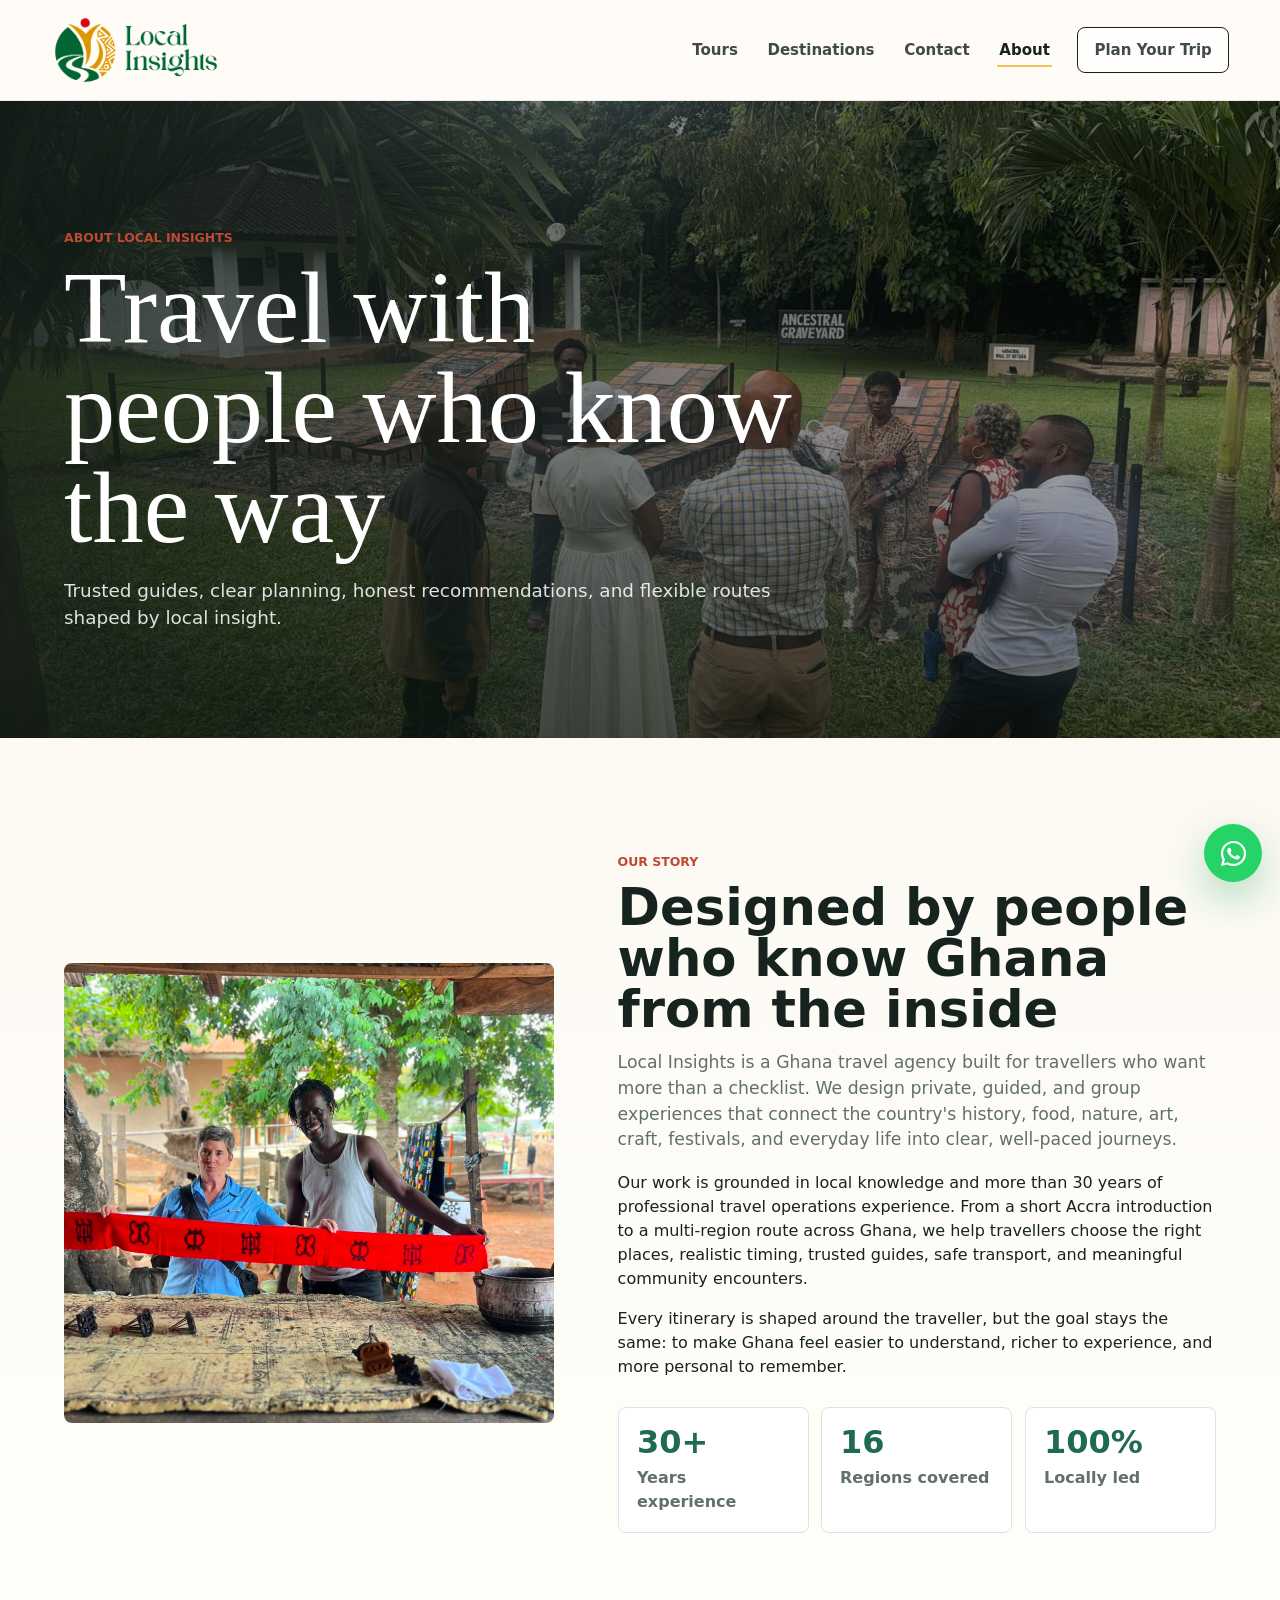
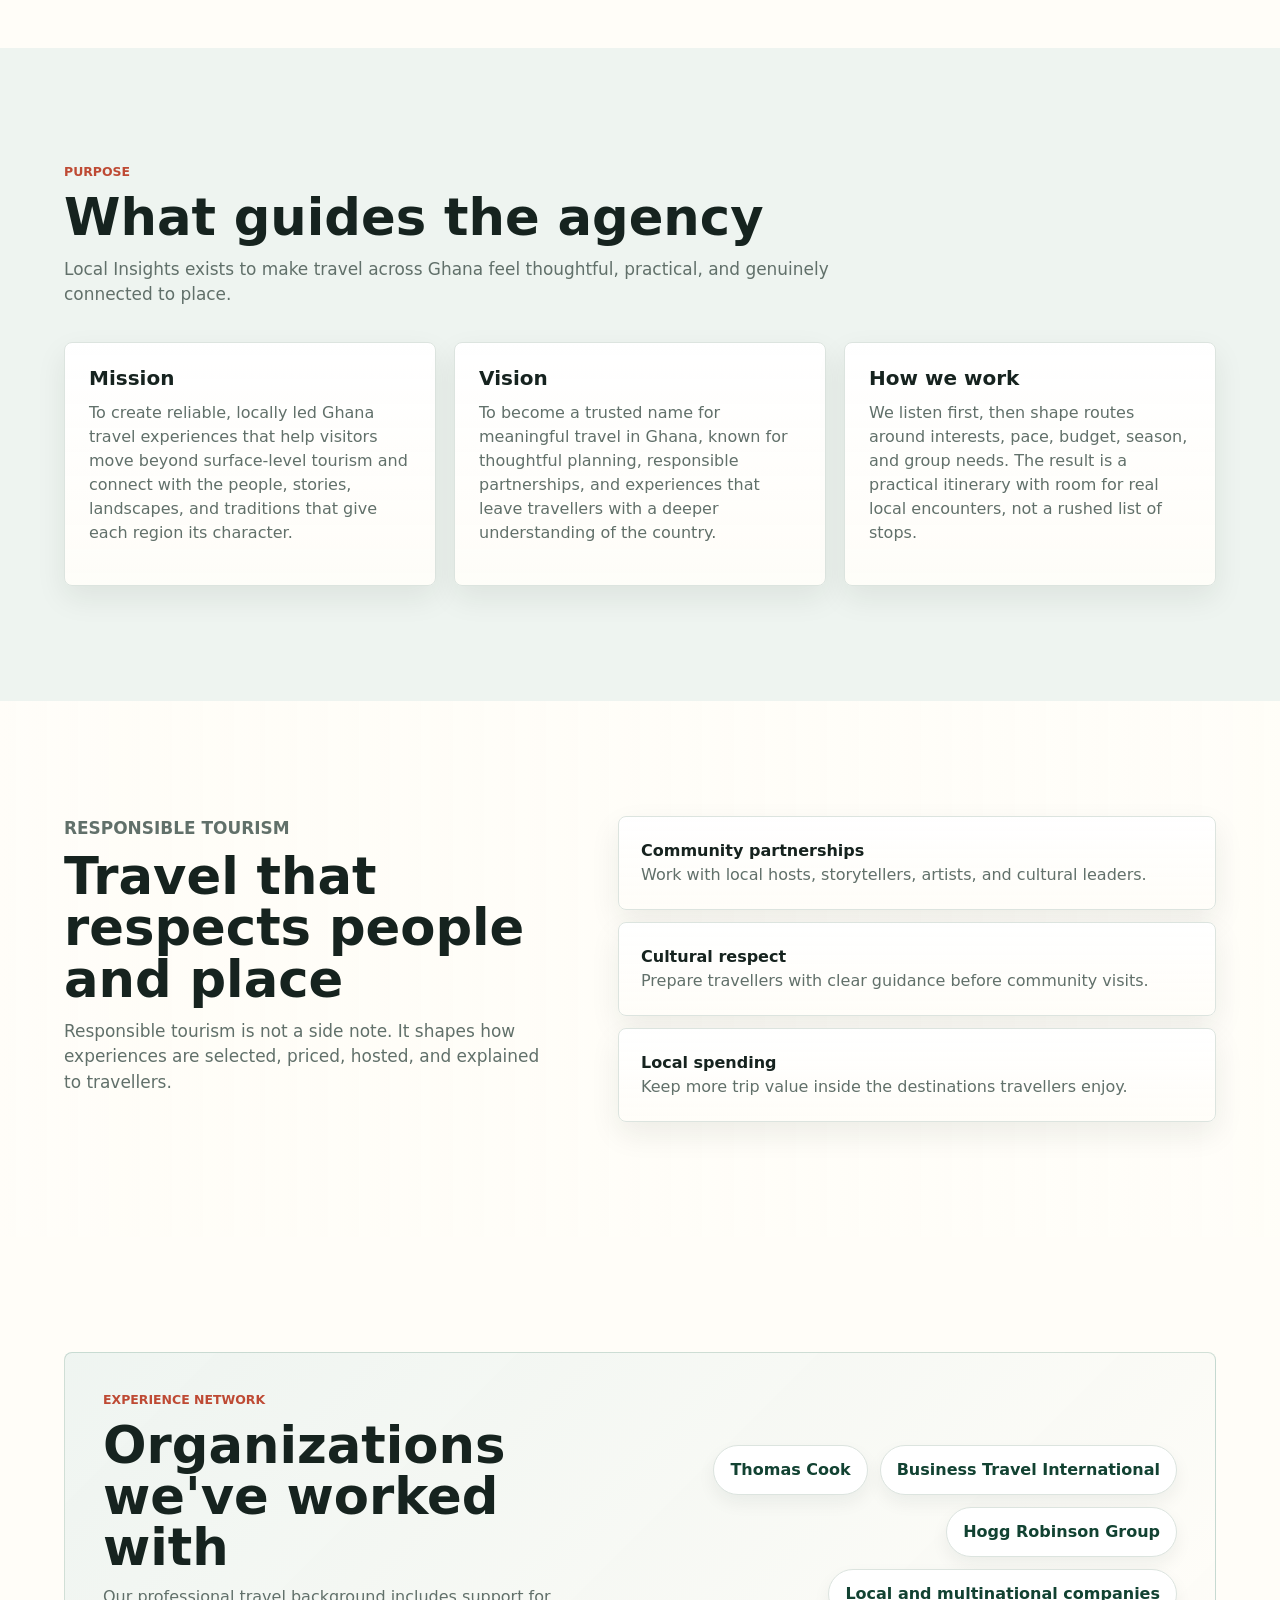
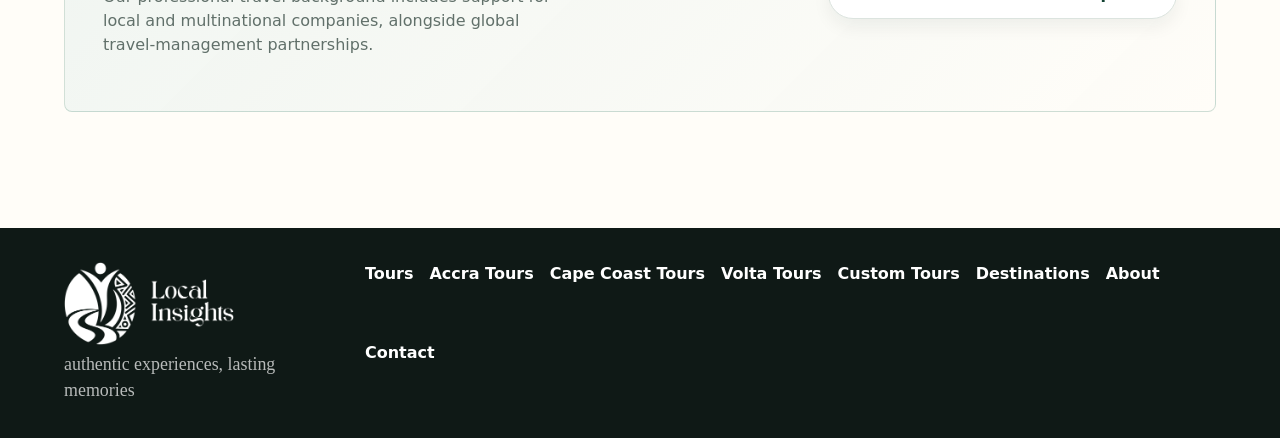
==== commit 6aeed5db: "Add focused Ghana tour SEO pages" ====
--- a/about.html
+++ b/about.html
@@ -9,7 +9,7 @@
     <meta name="author" content="Local Insights Ghana" />
     <meta name="robots" content="index, follow" />
     <meta name="theme-color" content="#1e6b4f" />
-    <link rel="canonical" href="https://localinsightsgh.com/about.html" />
+    <link rel="canonical" href="https://localinsightsgh.com/about" />
     <link rel="icon" href="images/favicon.ico" sizes="any" />
     <link rel="icon" type="image/png" sizes="32x32" href="images/favicon-32.png" />
     <link rel="apple-touch-icon" sizes="180x180" href="images/favicon-180.png" />
@@ -18,7 +18,7 @@
     <meta property="og:site_name" content="Local Insights Ghana" />
     <meta property="og:title" content="About Local Insights Ghana | Local Guides &amp; Travel Planning" />
     <meta property="og:description" content="Meet Local Insights Ghana, a locally led travel agency creating thoughtful, responsible Ghana tours across all 16 regions with trusted guides, flexible routes, and real local context." />
-    <meta property="og:url" content="https://localinsightsgh.com/about.html" />
+    <meta property="og:url" content="https://localinsightsgh.com/about" />
     <meta property="og:image" content="https://localinsightsgh.com/images/about-hero-ancestral-graveyard.jpeg" />
     <meta name="twitter:card" content="summary_large_image" />
     <meta name="twitter:title" content="About Local Insights Ghana | Local Guides &amp; Travel Planning" />
@@ -26,13 +26,13 @@
     <meta name="twitter:image" content="https://localinsightsgh.com/images/about-hero-ancestral-graveyard.jpeg" />
     <script type="application/ld+json">
       
-      {"@context":"https://schema.org","@type":"BreadcrumbList","itemListElement":[{"@type":"ListItem","position":1,"name":"Home","item":"https://localinsightsgh.com"},{"@type":"ListItem","position":2,"name":"About Local Insights Ghana","item":"https://localinsightsgh.com/about.html"}]}
+      {"@context":"https://schema.org","@type":"BreadcrumbList","itemListElement":[{"@type":"ListItem","position":1,"name":"Home","item":"https://localinsightsgh.com"},{"@type":"ListItem","position":2,"name":"About Local Insights Ghana","item":"https://localinsightsgh.com/about"}]}
     
     </script>
     <link rel="stylesheet" href="styles/styles.css" />
   </head>
   <body>
-    <header class="site-header" data-header><a class="brand" href="/" aria-label="Local Insights Ghana home"><img class="brand-logo" src="images/local-insights-logo-horizontal-green.png" alt="Local Insights" /></a><button class="menu-toggle" type="button" data-menu-toggle aria-label="Open navigation"><span></span><span></span><span></span></button><nav class="main-nav" data-nav><a href="tours.html">Tours</a><a href="destinations.html">Destinations</a><a href="contact.html">Contact</a><a class="active" href="about.html">About</a><a class="nav-cta" href="contact.html">Plan Your Trip</a></nav></header>
+    <header class="site-header" data-header><a class="brand" href="/" aria-label="Local Insights Ghana home"><img class="brand-logo" src="images/local-insights-logo-horizontal-green.png" alt="Local Insights" /></a><button class="menu-toggle" type="button" data-menu-toggle aria-label="Open navigation"><span></span><span></span><span></span></button><nav class="main-nav" data-nav><a href="tours">Tours</a><a href="destinations">Destinations</a><a href="contact">Contact</a><a class="active" href="about">About</a><a class="nav-cta" href="contact">Plan Your Trip</a></nav></header>
     <main>
       <section class="page-hero hero-about"><div><p class="eyebrow">About Local Insights</p><h1>Travel with people who know the way</h1><p>Trusted guides, clear planning, honest recommendations, and flexible routes shaped by local insight.</p></div></section>
       <section class="section two-column">
@@ -98,7 +98,7 @@
     <a class="whatsapp" href="https://wa.me/233244317183?text=Hello%20Local%20Insights%2C%20I%20want%20to%20plan%20a%20Ghana%20trip">WhatsApp</a>
     <footer class="site-footer">
       <div class="footer-brand"><a href="/" aria-label="Local Insights Ghana home"><img class="footer-logo" src="images/local-insights-logo-horizontal-white.png" alt="Local Insights" /></a><p>authentic experiences, lasting memories</p></div>
-      <nav aria-label="Footer navigation"><a href="tours.html">Tours</a><a href="destinations.html">Destinations</a><a href="about.html">About</a><a href="contact.html">Contact</a></nav>
+      <nav aria-label="Footer navigation"><a href="tours">Tours</a><a href="accra-tours">Accra Tours</a><a href="cape-coast-tours">Cape Coast Tours</a><a href="volta-region-tours">Volta Tours</a><a href="custom-ghana-tours">Custom Tours</a><a href="destinations">Destinations</a><a href="about">About</a><a href="contact">Contact</a></nav>
     </footer>
     <script src="js/script.js"></script>
   </body>
--- a/styles/styles.css
+++ b/styles/styles.css
@@ -476,11 +476,27 @@
 }
 
 .hero-contact {
-  background-image: url("../images/client-boat-ride.jpeg");
+  background-image: url("../images/kakum-canopy-tour-site.jpg");
 }
 
 .hero-regions {
   background-image: url("../images/amedzofe-mount-gemi.jpg");
+}
+
+.hero-accra-tours {
+  background-image: url("../images/accra.jpg");
+}
+
+.hero-cape-coast-tours {
+  background-image: url("../images/cape-coast-castle.jpg");
+}
+
+.hero-volta-tours {
+  background-image: url("../images/wli-waterfalls.jpg");
+}
+
+.hero-custom-tours {
+  background-image: url("../images/client-cultural-adinkra.jpeg");
 }
 
 .page-intro {
@@ -625,6 +641,22 @@
   background-image: url("../images/wli-waterfalls.jpg");
 }
 
+.image-panel.accra-city-panel {
+  background-image: url("../images/client-accra-independence.jpeg");
+}
+
+.image-panel.cape-coast-panel {
+  background-image: url("../images/client-cape-coast-door-return.jpeg");
+}
+
+.image-panel.volta-region-panel {
+  background-image: url("../images/amedzofe-mount-gemi.jpg");
+}
+
+.image-panel.custom-ghana-panel {
+  background-image: url("../images/client-cultural-adinkra.jpeg");
+}
+
 .cta-band {
   display: flex;
   align-items: center;
@@ -765,6 +797,10 @@
 
 .volta-preview {
   background-image: url("../images/wli-waterfalls.jpg");
+}
+
+.akosombo-preview {
+  background-image: url("../images/akosombo.jpg");
 }
 
 .mole-preview {
@@ -1543,6 +1579,39 @@
   background: white;
   color: var(--ink);
   box-shadow: var(--shadow);
+}
+
+.bot-field {
+  position: absolute;
+  left: -9999px;
+  width: 1px;
+  height: 1px;
+  overflow: hidden;
+}
+
+.form-status {
+  min-height: 1.5rem;
+  margin: 0;
+  color: var(--muted);
+  font-size: 0.95rem;
+  font-weight: 750;
+}
+
+.form-status:empty {
+  display: none;
+}
+
+.form-status.is-success {
+  color: var(--green-dark);
+}
+
+.form-status.is-error {
+  color: #9d2f25;
+}
+
+.plan-form button:disabled {
+  cursor: wait;
+  opacity: 0.78;
 }
 
 .full {
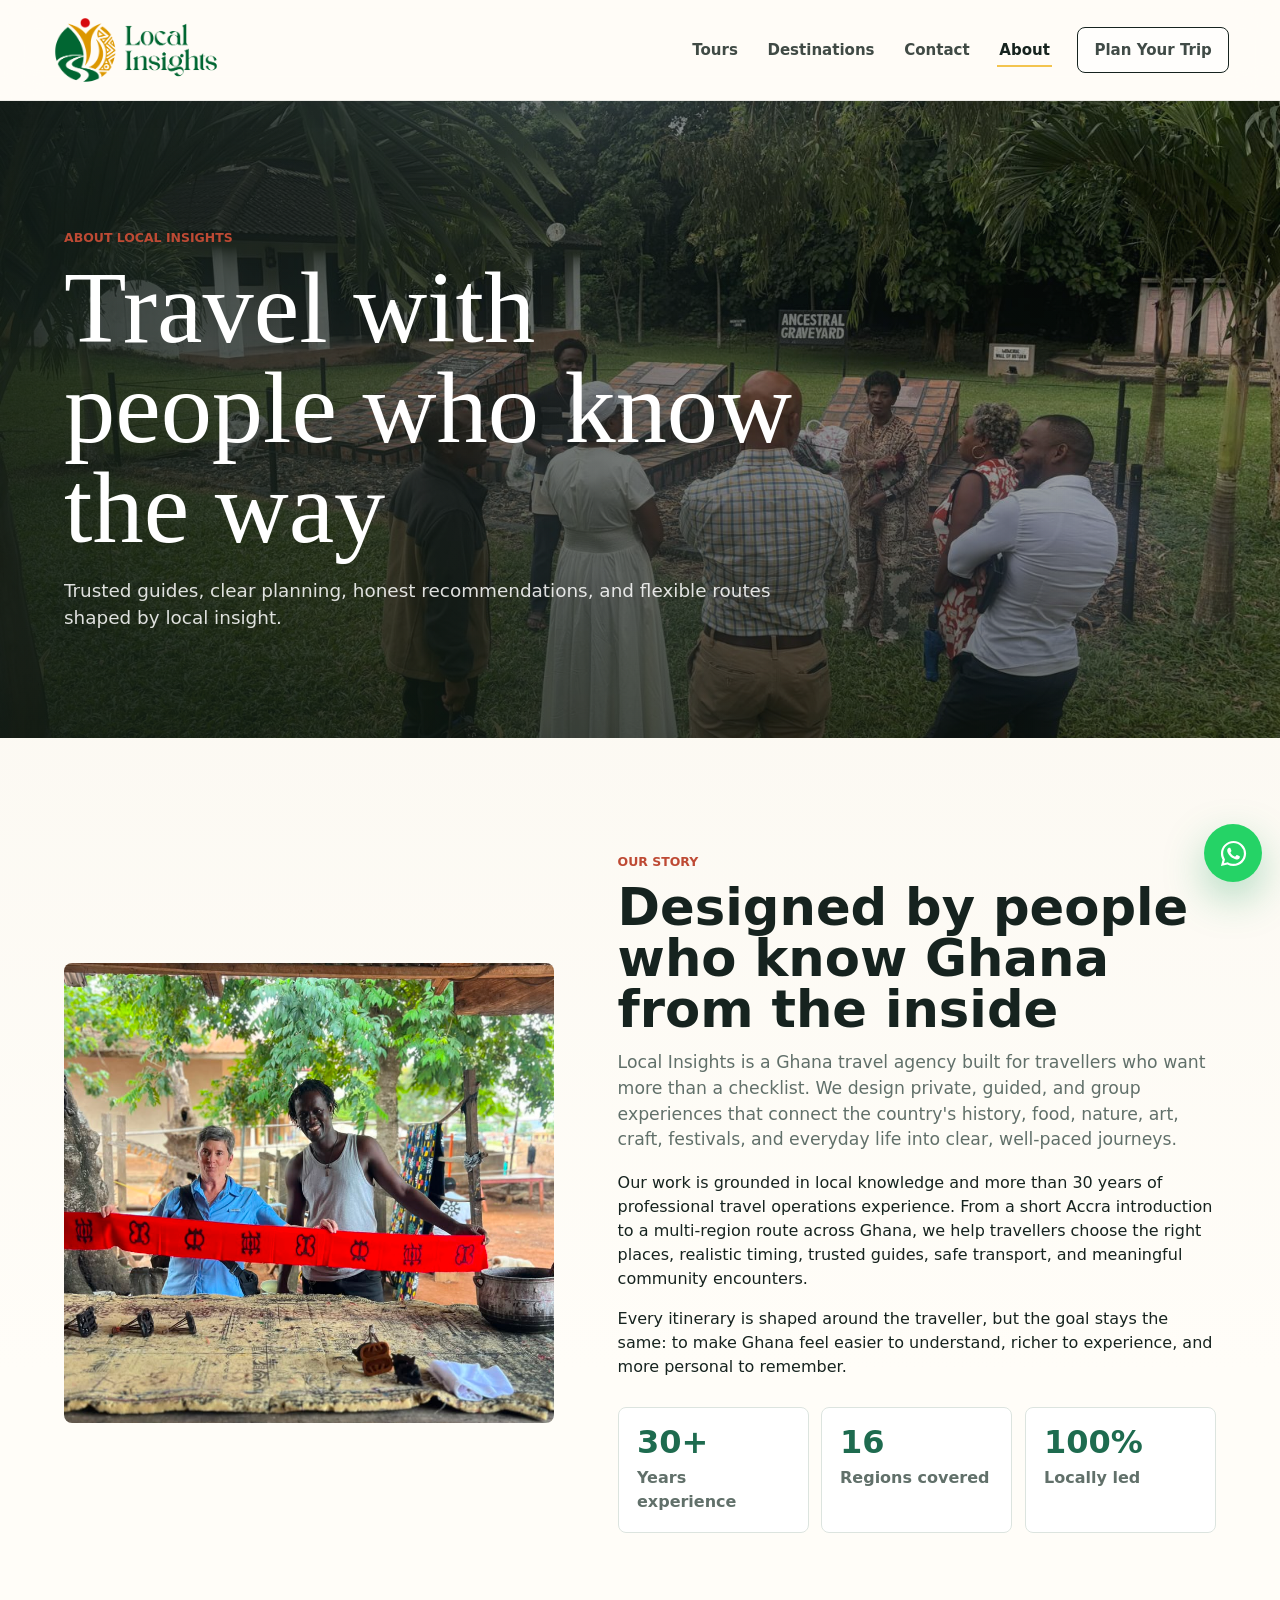
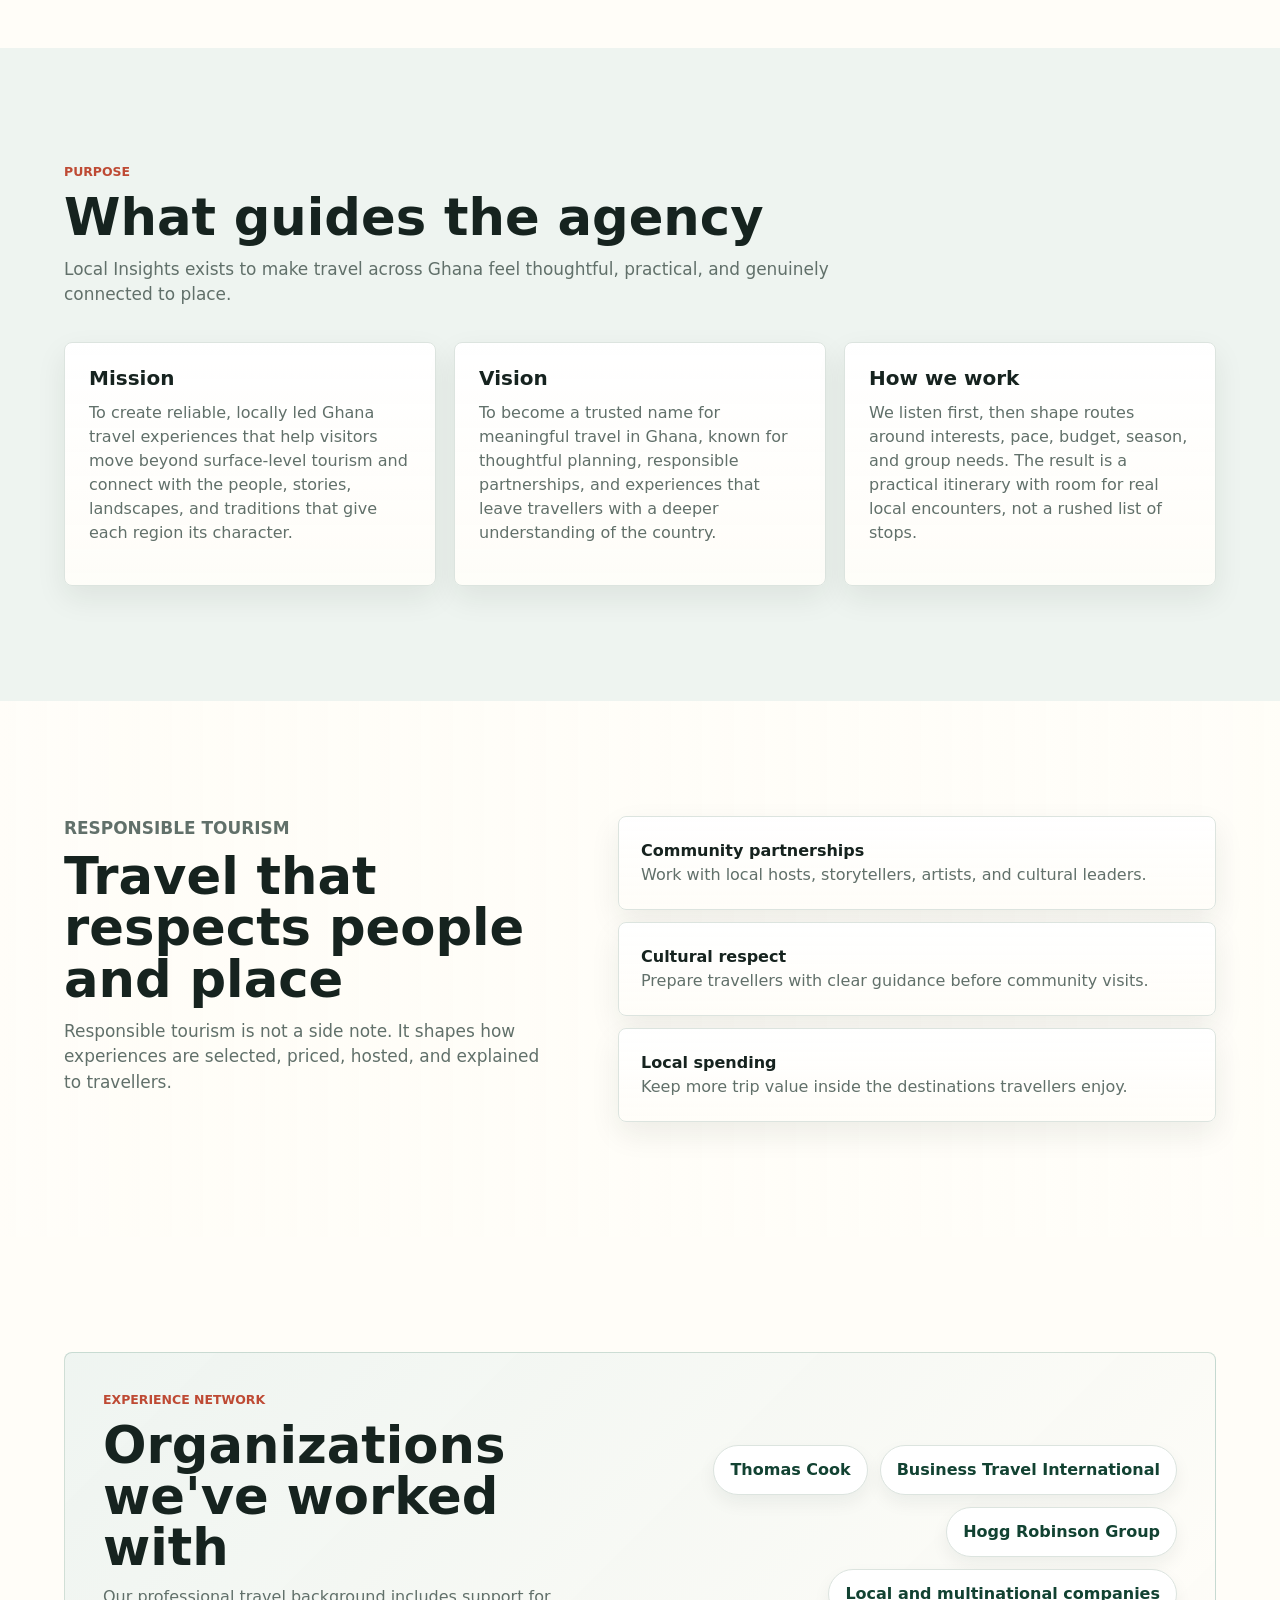
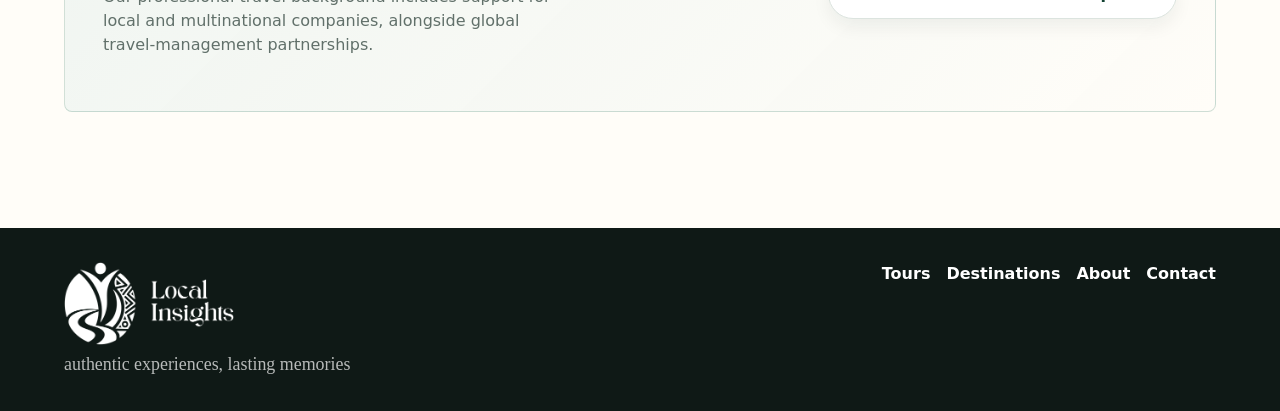
==== commit b98bde6f: "Revert "Add focused Ghana tour SEO pages" This reverts commit 6aeed5dba933f6b70f246375e6556c373a787e" ====
--- a/about.html
+++ b/about.html
@@ -98,7 +98,7 @@
     <a class="whatsapp" href="https://wa.me/233244317183?text=Hello%20Local%20Insights%2C%20I%20want%20to%20plan%20a%20Ghana%20trip">WhatsApp</a>
     <footer class="site-footer">
       <div class="footer-brand"><a href="/" aria-label="Local Insights Ghana home"><img class="footer-logo" src="images/local-insights-logo-horizontal-white.png" alt="Local Insights" /></a><p>authentic experiences, lasting memories</p></div>
-      <nav aria-label="Footer navigation"><a href="tours">Tours</a><a href="accra-tours">Accra Tours</a><a href="cape-coast-tours">Cape Coast Tours</a><a href="volta-region-tours">Volta Tours</a><a href="custom-ghana-tours">Custom Tours</a><a href="destinations">Destinations</a><a href="about">About</a><a href="contact">Contact</a></nav>
+      <nav aria-label="Footer navigation"><a href="tours">Tours</a><a href="destinations">Destinations</a><a href="about">About</a><a href="contact">Contact</a></nav>
     </footer>
     <script src="js/script.js"></script>
   </body>
--- a/styles/styles.css
+++ b/styles/styles.css
@@ -483,22 +483,6 @@
   background-image: url("../images/amedzofe-mount-gemi.jpg");
 }
 
-.hero-accra-tours {
-  background-image: url("../images/accra.jpg");
-}
-
-.hero-cape-coast-tours {
-  background-image: url("../images/cape-coast-castle.jpg");
-}
-
-.hero-volta-tours {
-  background-image: url("../images/wli-waterfalls.jpg");
-}
-
-.hero-custom-tours {
-  background-image: url("../images/client-cultural-adinkra.jpeg");
-}
-
 .page-intro {
   width: min(850px, 100%);
   color: var(--muted);
@@ -639,22 +623,6 @@
 
 .image-panel.waterfall {
   background-image: url("../images/wli-waterfalls.jpg");
-}
-
-.image-panel.accra-city-panel {
-  background-image: url("../images/client-accra-independence.jpeg");
-}
-
-.image-panel.cape-coast-panel {
-  background-image: url("../images/client-cape-coast-door-return.jpeg");
-}
-
-.image-panel.volta-region-panel {
-  background-image: url("../images/amedzofe-mount-gemi.jpg");
-}
-
-.image-panel.custom-ghana-panel {
-  background-image: url("../images/client-cultural-adinkra.jpeg");
 }
 
 .cta-band {
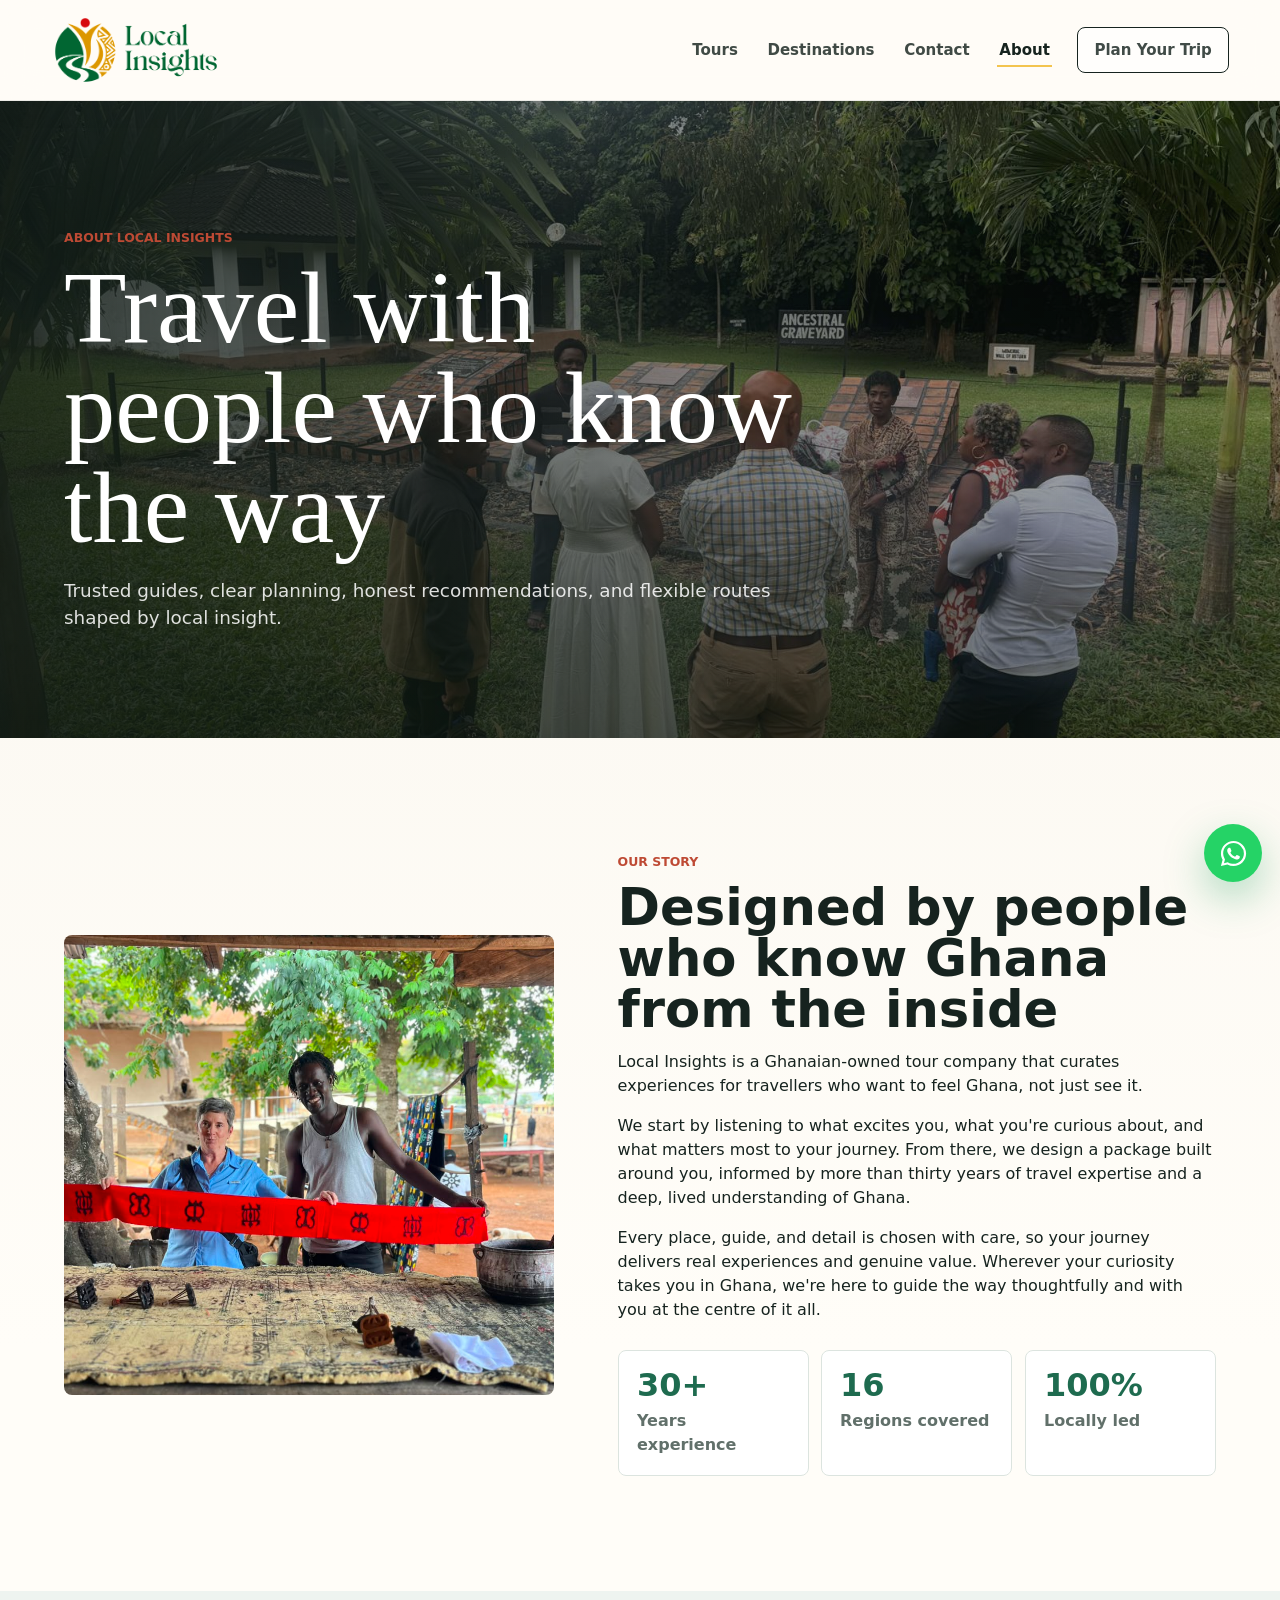
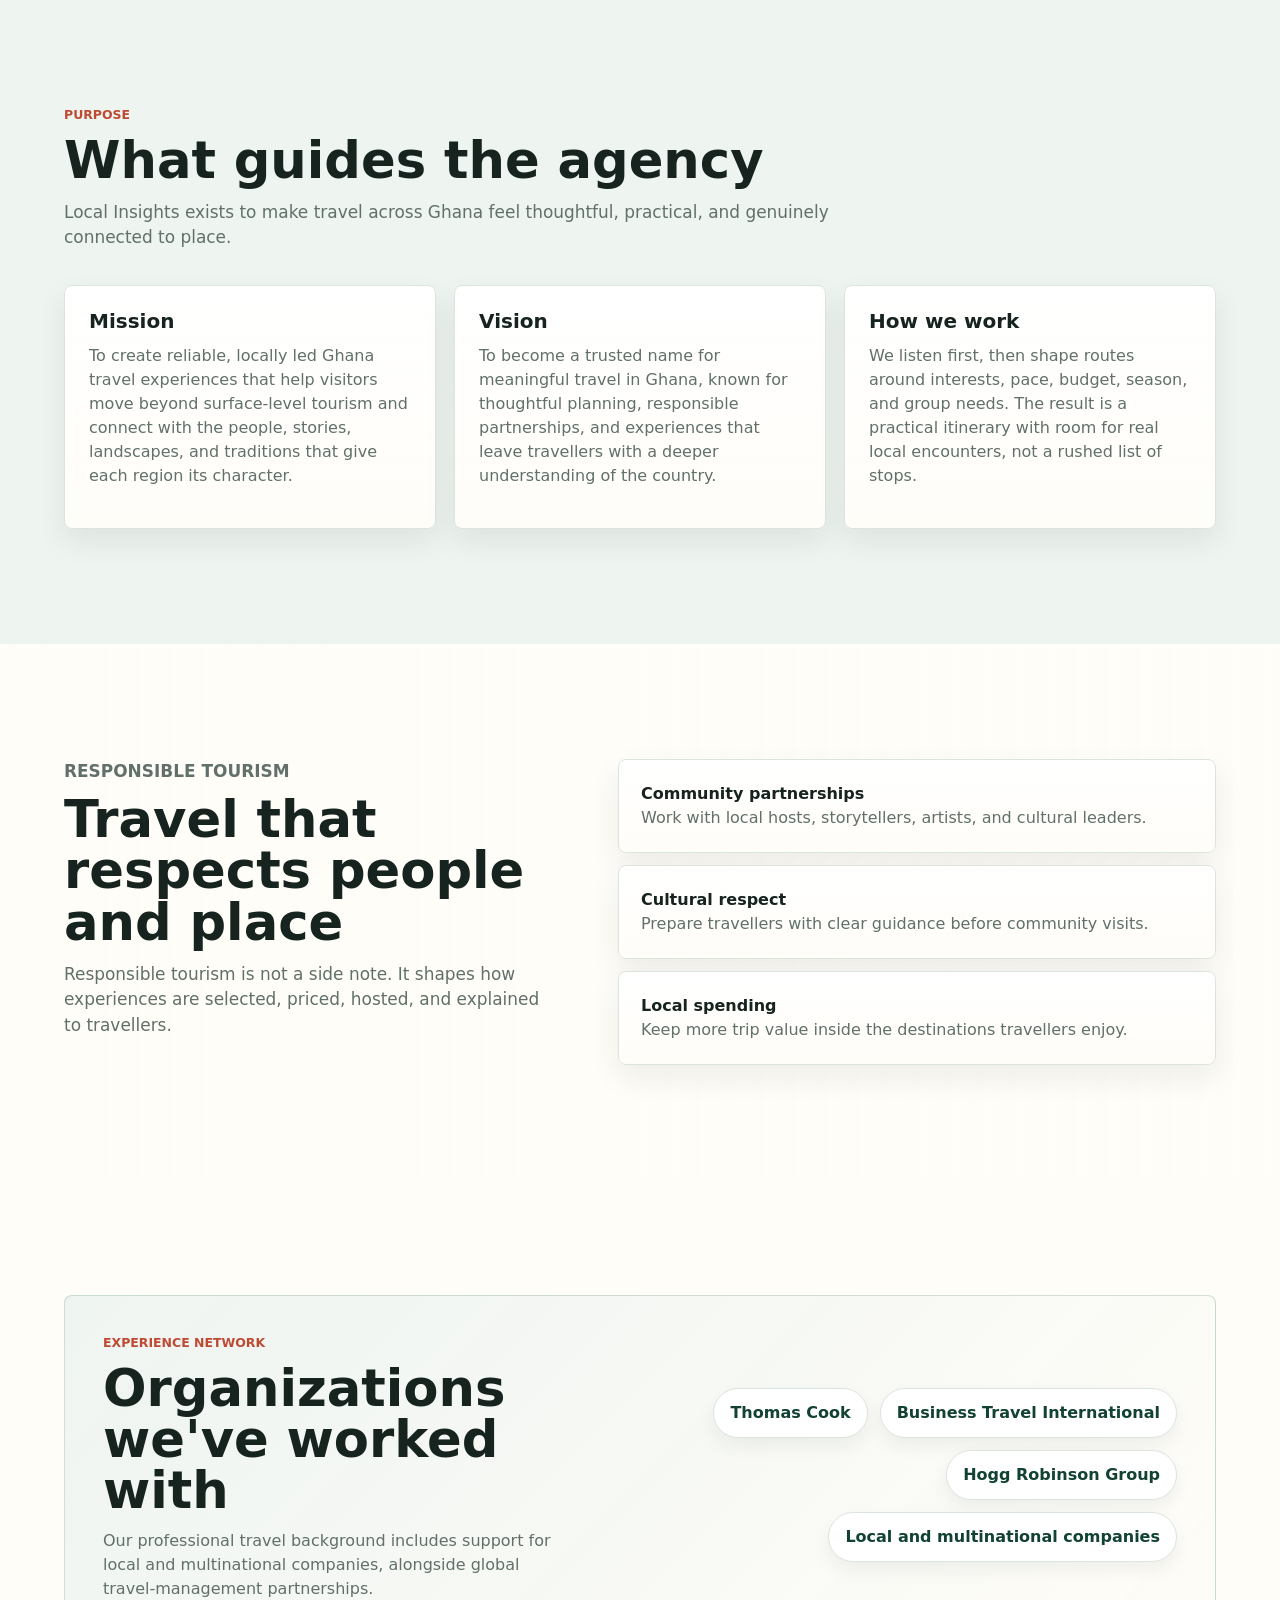
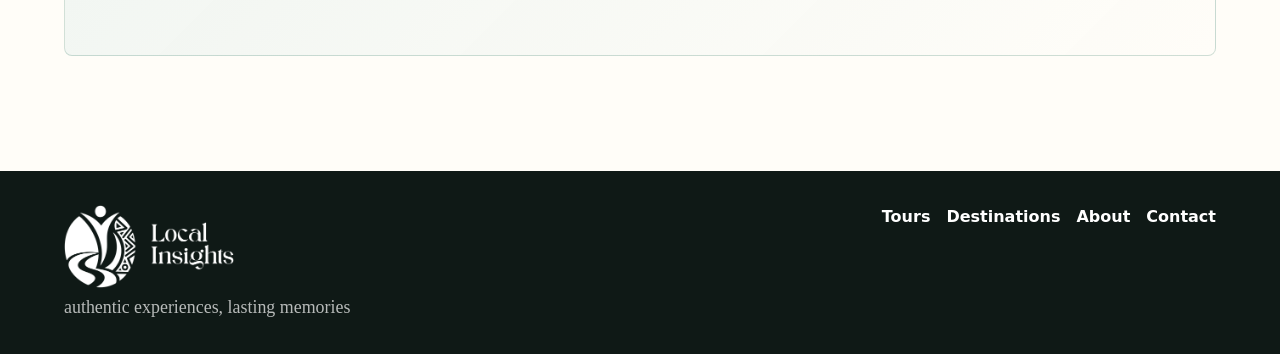
==== commit ecadf0c5: "Update contact information and improve HTML structure across multiple files" ====
--- a/about.html
+++ b/about.html
@@ -1,11 +1,17 @@
 <!doctype html>
 <html lang="en">
   <head>
-    <meta charset="utf-8"/>
+    <meta charset="utf-8" />
     <meta name="viewport" content="width=device-width, initial-scale=1" />
     <title>About Local Insights Ghana | Local Guides &amp; Travel Planning</title>
-    <meta name="description" content="Meet Local Insights Ghana, a locally led travel agency creating thoughtful, responsible Ghana tours across all 16 regions with trusted guides, flexible routes, and real local context." />
-    <meta name="keywords" content="Local Insights Ghana, Ghana local guides, Ghana travel planner, locally led Ghana tours, Ghana tour operator, authentic Ghana travel, responsible travel Ghana" />
+    <meta
+      name="description"
+      content="Meet Local Insights Ghana, a locally led travel agency creating thoughtful, responsible Ghana tours across all 16 regions with trusted guides, flexible routes, and real local context."
+    />
+    <meta
+      name="keywords"
+      content="Local Insights Ghana, Ghana local guides, Ghana travel planner, locally led Ghana tours, Ghana tour operator, authentic Ghana travel, responsible travel Ghana"
+    />
     <meta name="author" content="Local Insights Ghana" />
     <meta name="robots" content="index, follow" />
     <meta name="theme-color" content="#1e6b4f" />
@@ -17,53 +23,117 @@
     <meta property="og:type" content="website" />
     <meta property="og:site_name" content="Local Insights Ghana" />
     <meta property="og:title" content="About Local Insights Ghana | Local Guides &amp; Travel Planning" />
-    <meta property="og:description" content="Meet Local Insights Ghana, a locally led travel agency creating thoughtful, responsible Ghana tours across all 16 regions with trusted guides, flexible routes, and real local context." />
+    <meta
+      property="og:description"
+      content="Meet Local Insights Ghana, a locally led travel agency creating thoughtful, responsible Ghana tours across all 16 regions with trusted guides, flexible routes, and real local context."
+    />
     <meta property="og:url" content="https://localinsightsgh.com/about" />
     <meta property="og:image" content="https://localinsightsgh.com/images/about-hero-ancestral-graveyard.jpeg" />
     <meta name="twitter:card" content="summary_large_image" />
     <meta name="twitter:title" content="About Local Insights Ghana | Local Guides &amp; Travel Planning" />
-    <meta name="twitter:description" content="Meet Local Insights Ghana, a locally led travel agency creating thoughtful, responsible Ghana tours across all 16 regions with trusted guides, flexible routes, and real local context." />
+    <meta
+      name="twitter:description"
+      content="Meet Local Insights Ghana, a locally led travel agency creating thoughtful, responsible Ghana tours across all 16 regions with trusted guides, flexible routes, and real local context."
+    />
     <meta name="twitter:image" content="https://localinsightsgh.com/images/about-hero-ancestral-graveyard.jpeg" />
     <script type="application/ld+json">
-      
-      {"@context":"https://schema.org","@type":"BreadcrumbList","itemListElement":[{"@type":"ListItem","position":1,"name":"Home","item":"https://localinsightsgh.com"},{"@type":"ListItem","position":2,"name":"About Local Insights Ghana","item":"https://localinsightsgh.com/about"}]}
-    
+      {
+        "@context": "https://schema.org",
+        "@type": "BreadcrumbList",
+        "itemListElement": [
+          { "@type": "ListItem", "position": 1, "name": "Home", "item": "https://localinsightsgh.com" },
+          {
+            "@type": "ListItem",
+            "position": 2,
+            "name": "About Local Insights Ghana",
+            "item": "https://localinsightsgh.com/about"
+          }
+        ]
+      }
     </script>
     <link rel="stylesheet" href="styles/styles.css" />
   </head>
   <body>
-    <header class="site-header" data-header><a class="brand" href="/" aria-label="Local Insights Ghana home"><img class="brand-logo" src="images/local-insights-logo-horizontal-green.png" alt="Local Insights" /></a><button class="menu-toggle" type="button" data-menu-toggle aria-label="Open navigation"><span></span><span></span><span></span></button><nav class="main-nav" data-nav><a href="tours">Tours</a><a href="destinations">Destinations</a><a href="contact">Contact</a><a class="active" href="about">About</a><a class="nav-cta" href="contact">Plan Your Trip</a></nav></header>
+    <header class="site-header" data-header>
+      <a class="brand" href="/" aria-label="Local Insights Ghana home"
+        ><img class="brand-logo" src="images/local-insights-logo-horizontal-green.png" alt="Local Insights" /></a
+      ><button class="menu-toggle" type="button" data-menu-toggle aria-label="Open navigation">
+        <span></span><span></span><span></span>
+      </button>
+      <nav class="main-nav" data-nav>
+        <a href="tours">Tours</a><a href="destinations">Destinations</a><a href="contact">Contact</a
+        ><a class="active" href="about">About</a><a class="nav-cta" href="contact">Plan Your Trip</a>
+      </nav>
+    </header>
     <main>
-      <section class="page-hero hero-about"><div><p class="eyebrow">About Local Insights</p><h1>Travel with people who know the way</h1><p>Trusted guides, clear planning, honest recommendations, and flexible routes shaped by local insight.</p></div></section>
+      <section class="page-hero hero-about">
+        <div>
+          <p class="eyebrow">About Local Insights</p>
+          <h1>Travel with people who know the way</h1>
+          <p>Trusted guides, clear planning, honest recommendations, and flexible routes shaped by local insight.</p>
+        </div>
+      </section>
       <section class="section two-column">
-        <div class="image-panel craft" role="img" aria-label="Local Insights guest learning about Ghanaian craft and Adinkra symbols"></div>
+        <div
+          class="image-panel craft"
+          role="img"
+          aria-label="Local Insights guest learning about Ghanaian craft and Adinkra symbols"
+        ></div>
         <div>
           <p class="eyebrow">Our story</p>
           <h2>Designed by people who know Ghana from the inside</h2>
-          <p class="page-intro">Local Insights is a Ghana travel agency built for travellers who want more than a checklist. We design private, guided, and group experiences that connect the country's history, food, nature, art, craft, festivals, and everyday life into clear, well-paced journeys.</p>
-          <p>Our work is grounded in local knowledge and more than 30 years of professional travel operations experience. From a short Accra introduction to a multi-region route across Ghana, we help travellers choose the right places, realistic timing, trusted guides, safe transport, and meaningful community encounters.</p>
-          <p>Every itinerary is shaped around the traveller, but the goal stays the same: to make Ghana feel easier to understand, richer to experience, and more personal to remember.</p>
-          <div class="about-stats"><div><strong>30+</strong><span>Years experience</span></div><div><strong>16</strong><span>Regions covered</span></div><div><strong>100%</strong><span>Locally led</span></div></div>
+          <p>
+            Local Insights is a Ghanaian-owned tour company that curates experiences for travellers who want to feel
+            Ghana, not just see it.
+          </p>
+          <p>
+            We start by listening to what excites you, what you're curious about, and what matters most to your journey.
+            From there, we design a package built around you, informed by more than thirty years of travel expertise and
+            a deep, lived understanding of Ghana.
+          </p>
+          <p>
+            Every place, guide, and detail is chosen with care, so your journey delivers real experiences and genuine
+            value. Wherever your curiosity takes you in Ghana, we're here to guide the way thoughtfully and with you at
+            the centre of it all.
+          </p>
+          <div class="about-stats">
+            <div><strong>30+</strong><span>Years experience</span></div>
+            <div><strong>16</strong><span>Regions covered</span></div>
+            <div><strong>100%</strong><span>Locally led</span></div>
+          </div>
         </div>
       </section>
       <section class="section muted">
         <div class="section-heading">
           <p class="eyebrow">Purpose</p>
           <h2>What guides the agency</h2>
-          <p>Local Insights exists to make travel across Ghana feel thoughtful, practical, and genuinely connected to place.</p>
+          <p>
+            Local Insights exists to make travel across Ghana feel thoughtful, practical, and genuinely connected to
+            place.
+          </p>
         </div>
         <div class="content-grid static-info-grid">
           <article class="info-card">
             <h3>Mission</h3>
-            <p>To create reliable, locally led Ghana travel experiences that help visitors move beyond surface-level tourism and connect with the people, stories, landscapes, and traditions that give each region its character.</p>
+            <p>
+              To create reliable, locally led Ghana travel experiences that help visitors move beyond surface-level
+              tourism and connect with the people, stories, landscapes, and traditions that give each region its
+              character.
+            </p>
           </article>
           <article class="info-card">
             <h3>Vision</h3>
-            <p>To become a trusted name for meaningful travel in Ghana, known for thoughtful planning, responsible partnerships, and experiences that leave travellers with a deeper understanding of the country.</p>
+            <p>
+              To become a trusted name for meaningful travel in Ghana, known for thoughtful planning, responsible
+              partnerships, and experiences that leave travellers with a deeper understanding of the country.
+            </p>
           </article>
           <article class="info-card">
             <h3>How we work</h3>
-            <p>We listen first, then shape routes around interests, pace, budget, season, and group needs. The result is a practical itinerary with room for real local encounters, not a rushed list of stops.</p>
+            <p>
+              We listen first, then shape routes around interests, pace, budget, season, and group needs. The result is
+              a practical itinerary with room for real local encounters, not a rushed list of stops.
+            </p>
           </article>
         </div>
       </section>
@@ -71,12 +141,23 @@
         <div class="responsible-copy">
           <p class="eyebrow">Responsible tourism</p>
           <h2>Travel that respects people and place</h2>
-          <p>Responsible tourism is not a side note. It shapes how experiences are selected, priced, hosted, and explained to travellers.</p>
+          <p>
+            Responsible tourism is not a side note. It shapes how experiences are selected, priced, hosted, and
+            explained to travellers.
+          </p>
         </div>
         <div class="impact-list">
-          <div><strong>Community partnerships</strong><span>Work with local hosts, storytellers, artists, and cultural leaders.</span></div>
-          <div><strong>Cultural respect</strong><span>Prepare travellers with clear guidance before community visits.</span></div>
-          <div><strong>Local spending</strong><span>Keep more trip value inside the destinations travellers enjoy.</span></div>
+          <div>
+            <strong>Community partnerships</strong
+            ><span>Work with local hosts, storytellers, artists, and cultural leaders.</span>
+          </div>
+          <div>
+            <strong>Cultural respect</strong
+            ><span>Prepare travellers with clear guidance before community visits.</span>
+          </div>
+          <div>
+            <strong>Local spending</strong><span>Keep more trip value inside the destinations travellers enjoy.</span>
+          </div>
         </div>
       </section>
       <section class="section">
@@ -84,7 +165,10 @@
           <div>
             <p class="eyebrow">Experience network</p>
             <h2>Organizations we've worked with</h2>
-            <p>Our professional travel background includes support for local and multinational companies, alongside global travel-management partnerships.</p>
+            <p>
+              Our professional travel background includes support for local and multinational companies, alongside
+              global travel-management partnerships.
+            </p>
           </div>
           <ul class="partner-list" aria-label="Organizations Local Insights has worked with">
             <li>Thomas Cook</li>
@@ -95,10 +179,22 @@
         </div>
       </section>
     </main>
-    <a class="whatsapp" href="https://wa.me/233244317183?text=Hello%20Local%20Insights%2C%20I%20want%20to%20plan%20a%20Ghana%20trip">WhatsApp</a>
+    <a
+      class="whatsapp"
+      href="https://wa.me/233500707227?text=Hello%20Local%20Insights%2C%20I%20want%20to%20plan%20a%20Ghana%20trip"
+      >WhatsApp</a
+    >
     <footer class="site-footer">
-      <div class="footer-brand"><a href="/" aria-label="Local Insights Ghana home"><img class="footer-logo" src="images/local-insights-logo-horizontal-white.png" alt="Local Insights" /></a><p>authentic experiences, lasting memories</p></div>
-      <nav aria-label="Footer navigation"><a href="tours">Tours</a><a href="destinations">Destinations</a><a href="about">About</a><a href="contact">Contact</a></nav>
+      <div class="footer-brand">
+        <a href="/" aria-label="Local Insights Ghana home"
+          ><img class="footer-logo" src="images/local-insights-logo-horizontal-white.png" alt="Local Insights"
+        /></a>
+        <p>authentic experiences, lasting memories</p>
+      </div>
+      <nav aria-label="Footer navigation">
+        <a href="tours">Tours</a><a href="destinations">Destinations</a><a href="about">About</a
+        ><a href="contact">Contact</a>
+      </nav>
     </footer>
     <script src="js/script.js"></script>
   </body>
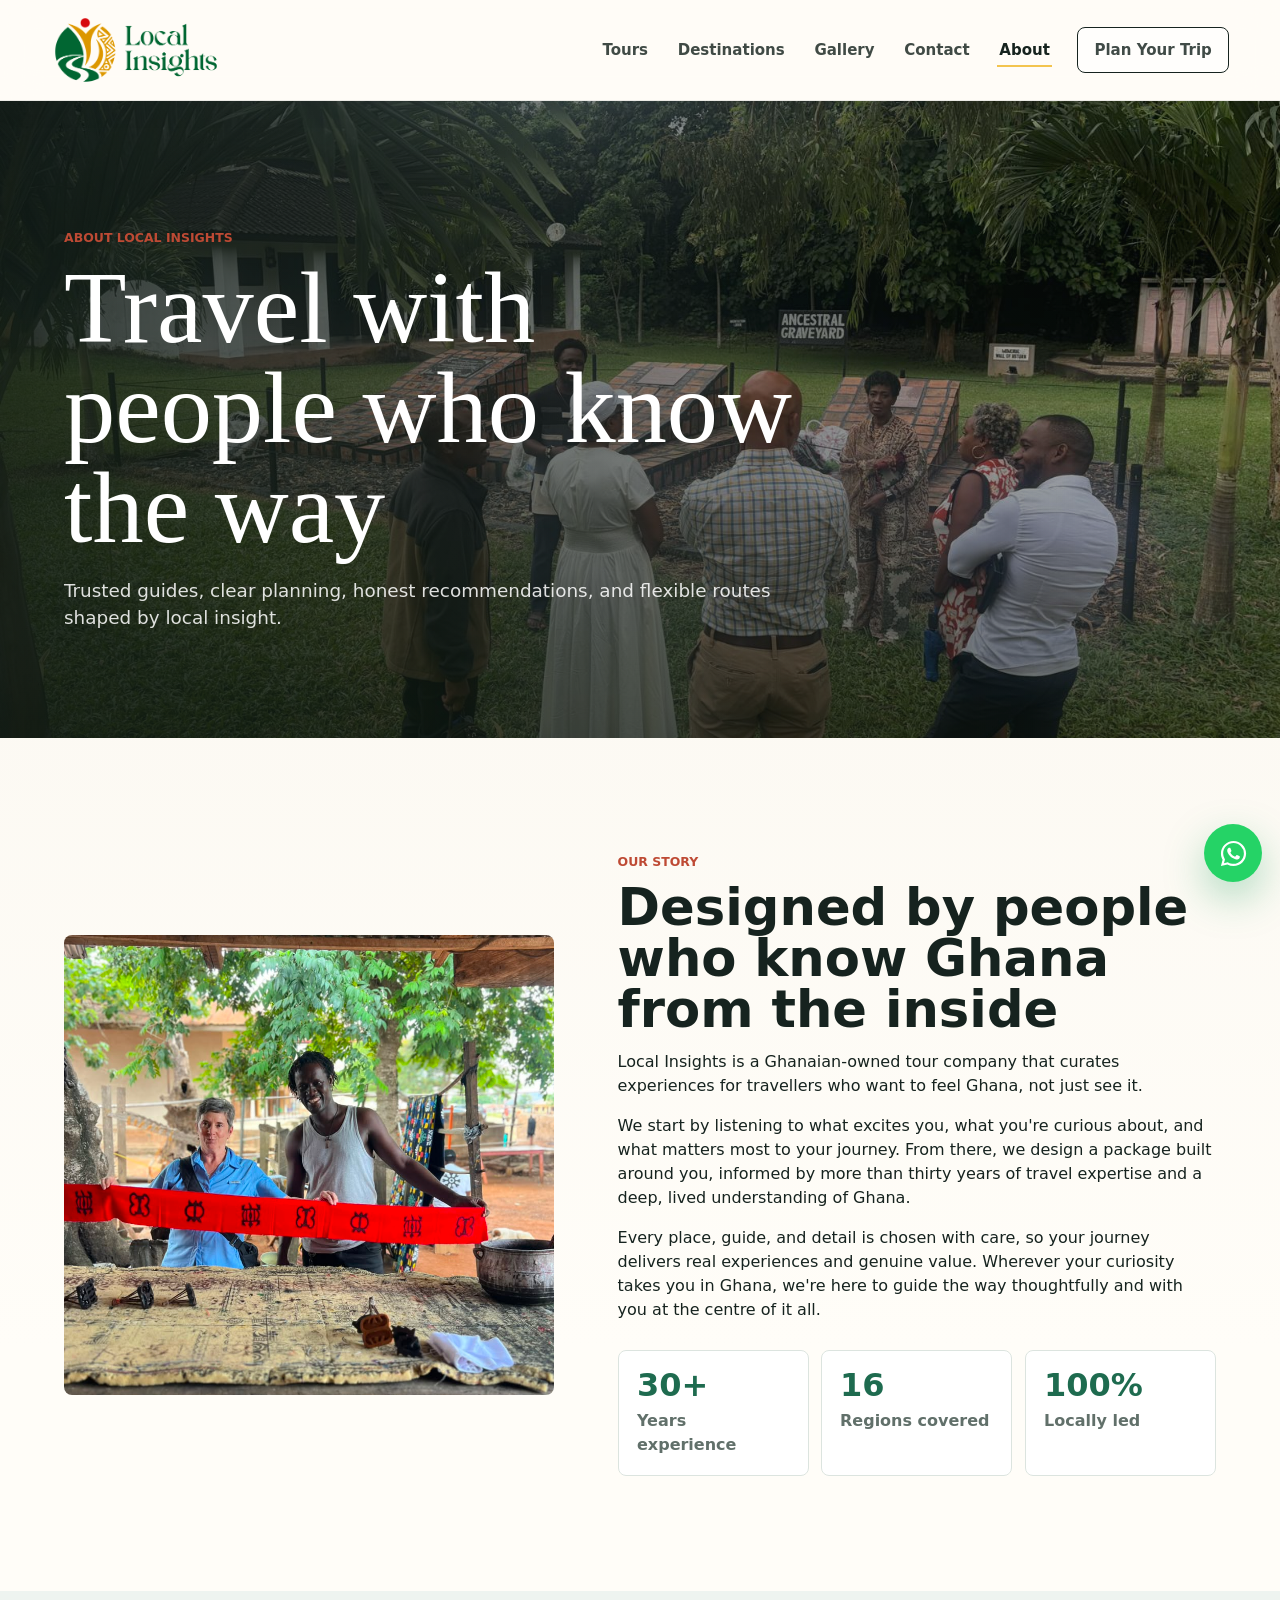
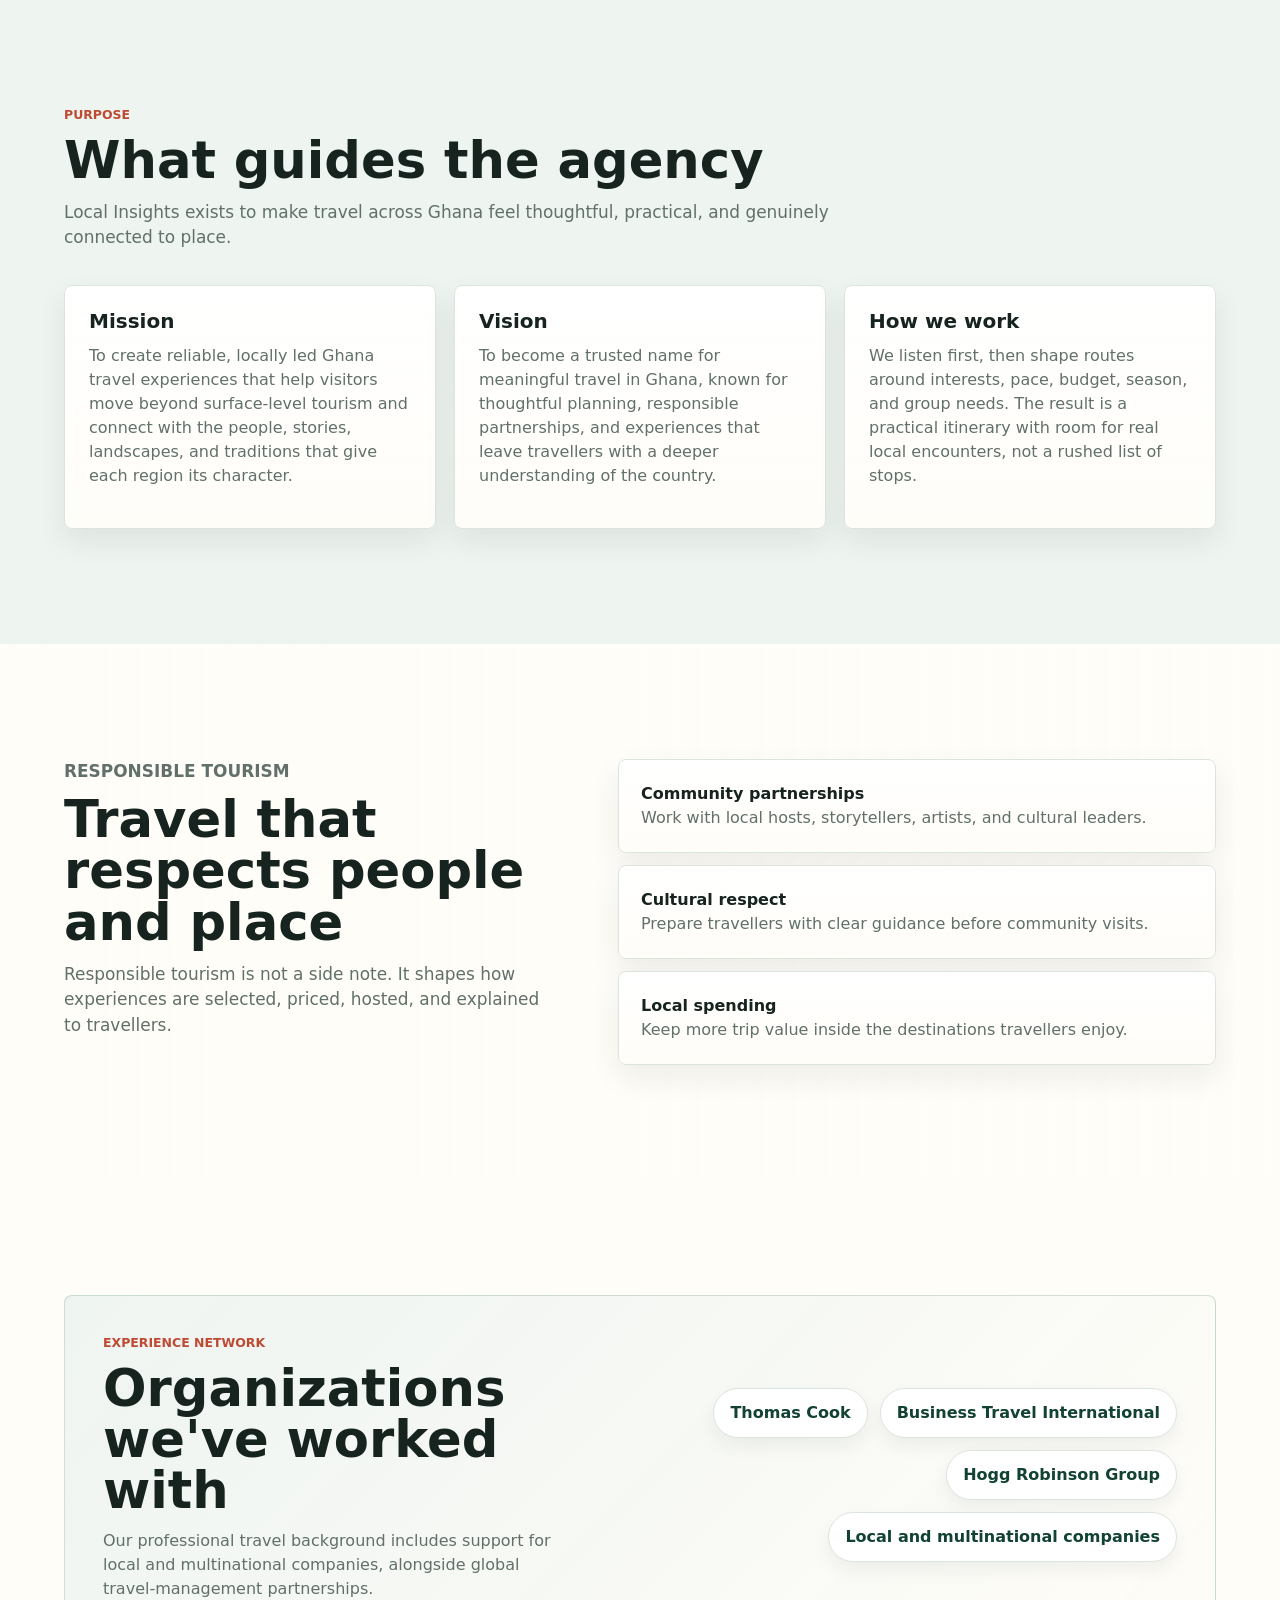
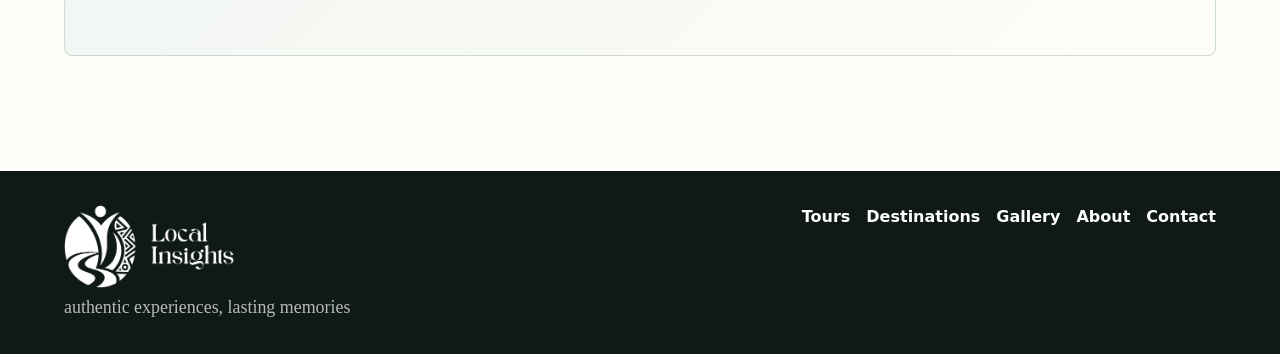
==== commit c9d05a9e: "Add gallery page and update navigation links across the site - Introduced a new gallery.html page sh" ====
--- a/about.html
+++ b/about.html
@@ -61,7 +61,7 @@
         <span></span><span></span><span></span>
       </button>
       <nav class="main-nav" data-nav>
-        <a href="tours">Tours</a><a href="destinations">Destinations</a><a href="contact">Contact</a
+        <a href="tours">Tours</a><a href="destinations">Destinations</a><a href="gallery">Gallery</a><a href="contact">Contact</a
         ><a class="active" href="about">About</a><a class="nav-cta" href="contact">Plan Your Trip</a>
       </nav>
     </header>
@@ -192,7 +192,7 @@
         <p>authentic experiences, lasting memories</p>
       </div>
       <nav aria-label="Footer navigation">
-        <a href="tours">Tours</a><a href="destinations">Destinations</a><a href="about">About</a
+        <a href="tours">Tours</a><a href="destinations">Destinations</a><a href="gallery">Gallery</a><a href="about">About</a
         ><a href="contact">Contact</a>
       </nav>
     </footer>
--- a/styles/styles.css
+++ b/styles/styles.css
@@ -1953,6 +1953,334 @@
   font-weight: 800;
 }
 
+/* Gallery */
+.gallery-hero {
+  position: relative;
+  min-height: clamp(430px, 37vw, 560px);
+  overflow: hidden;
+  background: url("../images/gallery-hero-beach.png") center / cover no-repeat;
+}
+
+.gallery-hero::before {
+  position: absolute;
+  inset: 0;
+  background: linear-gradient(90deg, #ffffff 0%, rgba(255, 255, 255, 0.98) 34%, rgba(255, 255, 255, 0.82) 44%, rgba(255, 255, 255, 0) 62%);
+  content: "";
+}
+
+.gallery-hero-copy {
+  position: relative;
+  z-index: 1;
+  display: flex;
+  flex-direction: column;
+  justify-content: center;
+  width: min(49%, 700px);
+  min-height: inherit;
+  padding: clamp(54px, 7vw, 104px) clamp(24px, 6vw, 92px);
+}
+
+.gallery-hero-copy h1 {
+  max-width: 620px;
+  margin-bottom: 22px;
+  color: var(--green-dark);
+  font-size: clamp(3rem, 4.6vw, 4.9rem);
+}
+
+.gallery-hero-copy p {
+  max-width: 560px;
+  margin: 0;
+  color: var(--muted);
+  font-size: clamp(1.05rem, 1.45vw, 1.28rem);
+}
+
+.gallery-page {
+  width: min(1500px, 100%);
+  margin: 0 auto;
+  padding: clamp(64px, 8vw, 112px) clamp(18px, 5vw, 72px);
+}
+
+.gallery-location + .gallery-location {
+  margin-top: clamp(72px, 9vw, 128px);
+}
+
+.gallery-location-heading {
+  display: grid;
+  grid-template-columns: minmax(0, 0.7fr) minmax(280px, 0.5fr);
+  gap: 28px;
+  align-items: end;
+  margin-bottom: 28px;
+  padding-bottom: 18px;
+  border-bottom: 1px solid var(--line);
+}
+
+.gallery-location-heading h2 {
+  margin: 0;
+  color: var(--green-dark);
+  font-size: clamp(2.2rem, 4vw, 4rem);
+}
+
+.gallery-location-heading p {
+  margin: 0;
+  color: var(--muted);
+}
+
+.gallery-grid {
+  display: grid;
+  grid-template-columns: repeat(12, minmax(0, 1fr));
+  gap: clamp(16px, 2vw, 28px);
+}
+
+.gallery-item {
+  grid-column: span 4;
+  margin: 0;
+  cursor: zoom-in;
+}
+
+.home-gallery-item {
+  cursor: zoom-in;
+}
+
+.gallery-item-wide {
+  grid-column: span 8;
+}
+
+.gallery-grid-two .gallery-item,
+.gallery-grid-feature .gallery-item {
+  grid-column: span 6;
+}
+
+.gallery-grid-feature .gallery-item {
+  grid-column: 1 / -1;
+}
+
+.gallery-item img {
+  display: block;
+  width: 100%;
+  aspect-ratio: 4 / 3;
+  border-radius: 8px;
+  object-fit: cover;
+  box-shadow: var(--shadow-soft);
+  transition: transform 260ms ease, box-shadow 260ms ease;
+}
+
+.gallery-item-wide img {
+  aspect-ratio: 16 / 9;
+}
+
+.gallery-grid-feature img {
+  aspect-ratio: 2 / 1;
+}
+
+.gallery-item:hover img {
+  box-shadow: var(--shadow-hover);
+  transform: translateY(-3px);
+}
+
+.gallery-item:focus-visible,
+.home-gallery-item:focus-visible {
+  border-radius: 8px;
+  outline: 3px solid rgba(243, 196, 79, 0.92);
+  outline-offset: 5px;
+}
+
+.gallery-lightbox {
+  position: fixed;
+  inset: 0;
+  z-index: 100;
+  display: none;
+  place-items: center;
+  padding: clamp(16px, 4vw, 48px);
+}
+
+.gallery-lightbox.is-open {
+  display: grid;
+}
+
+.gallery-lightbox-backdrop {
+  position: absolute;
+  inset: 0;
+  background: rgba(6, 13, 11, 0.92);
+  backdrop-filter: blur(8px);
+}
+
+.gallery-lightbox-dialog {
+  position: relative;
+  z-index: 1;
+  display: grid;
+  grid-template-columns: 52px minmax(0, 1fr) 52px;
+  gap: clamp(12px, 2vw, 24px);
+  align-items: center;
+  width: min(1220px, 100%);
+  max-height: calc(100vh - 48px);
+}
+
+.gallery-lightbox-dialog figure {
+  min-width: 0;
+  margin: 0;
+}
+
+.gallery-lightbox-dialog img {
+  display: block;
+  width: 100%;
+  max-height: calc(100vh - 132px);
+  border-radius: 8px;
+  object-fit: contain;
+  box-shadow: 0 30px 100px rgba(0, 0, 0, 0.5);
+}
+
+.gallery-lightbox-dialog figcaption {
+  display: flex;
+  justify-content: space-between;
+  gap: 20px;
+  margin-top: 12px;
+  color: white;
+  font-family: var(--font-brand);
+  font-size: 1.08rem;
+}
+
+.gallery-lightbox-dialog figcaption span:last-child {
+  flex: 0 0 auto;
+  color: rgba(255, 255, 255, 0.62);
+  font-family: var(--font-body);
+  font-size: 0.88rem;
+}
+
+.gallery-lightbox-close,
+.gallery-lightbox-control {
+  display: grid;
+  place-items: center;
+  width: 48px;
+  height: 48px;
+  padding: 0;
+  color: white;
+  background: rgba(255, 255, 255, 0.08);
+  border: 1px solid rgba(255, 255, 255, 0.24);
+  border-radius: 50%;
+  cursor: pointer;
+  transition: background-color 180ms ease, border-color 180ms ease, transform 180ms ease;
+}
+
+.gallery-lightbox-close {
+  position: absolute;
+  top: -12px;
+  right: 0;
+  z-index: 2;
+  transform: translateY(-100%);
+}
+
+.gallery-lightbox-close:hover,
+.gallery-lightbox-close:focus-visible,
+.gallery-lightbox-control:hover,
+.gallery-lightbox-control:focus-visible {
+  color: var(--ink);
+  background: var(--gold);
+  border-color: var(--gold);
+}
+
+.gallery-lightbox-control:hover,
+.gallery-lightbox-control:focus-visible {
+  transform: scale(1.06);
+}
+
+.gallery-lightbox svg {
+  width: 24px;
+  height: 24px;
+  fill: none;
+  stroke: currentColor;
+  stroke-linecap: round;
+  stroke-linejoin: round;
+  stroke-width: 2;
+}
+
+.gallery-item figcaption,
+.home-gallery-item figcaption {
+  margin-top: 10px;
+  color: var(--ink);
+  font-family: var(--font-brand);
+  font-size: 1.06rem;
+  font-weight: 650;
+}
+
+.home-gallery {
+  display: grid;
+  grid-template-columns: minmax(260px, 0.62fr) minmax(0, 1.1fr);
+  gap: clamp(30px, 5vw, 78px);
+  align-items: start;
+  background: var(--surface);
+}
+
+.home-gallery-intro {
+  position: sticky;
+  top: 116px;
+}
+
+.home-gallery-intro h2 {
+  margin-bottom: 18px;
+  color: var(--green-dark);
+  font-size: clamp(2.6rem, 5vw, 5rem);
+}
+
+.home-gallery-intro p {
+  margin-bottom: 22px;
+  color: var(--muted);
+  font-size: 1.06rem;
+}
+
+.gallery-link {
+  display: inline-flex;
+  align-items: center;
+  gap: 10px;
+  color: var(--green);
+  font-weight: 850;
+}
+
+.gallery-link::after {
+  color: #b88618;
+  content: "\2192";
+  transition: transform 180ms ease;
+}
+
+.gallery-link:hover::after,
+.gallery-link:focus-visible::after {
+  transform: translateX(5px);
+}
+
+.home-gallery-grid {
+  display: grid;
+  grid-template-columns: repeat(2, minmax(0, 1fr));
+  gap: clamp(16px, 2vw, 26px);
+  width: min(760px, 100%);
+  justify-self: end;
+}
+
+.home-gallery-item {
+  margin: 0;
+}
+
+.home-gallery-coast {
+  grid-row: auto;
+}
+
+.home-gallery-item img {
+  display: block;
+  width: 100%;
+  aspect-ratio: 16 / 10;
+  border-radius: 8px;
+  object-fit: cover;
+  box-shadow: var(--shadow-soft);
+  transition: transform 260ms ease, box-shadow 260ms ease;
+}
+
+.home-gallery-coast img {
+  height: auto;
+  aspect-ratio: 16 / 10;
+}
+
+.home-gallery-item:hover img {
+  box-shadow: var(--shadow-hover);
+  transform: translateY(-3px);
+}
+
 @media (max-width: 1040px) {
   .tour-grid,
   .style-grid,
@@ -1978,6 +2306,11 @@
 
   .about-image {
     min-height: 360px;
+  }
+
+  .gallery-item,
+  .gallery-item-wide {
+    grid-column: span 6;
   }
 }
 
@@ -2077,6 +2410,38 @@
   .site-footer {
     flex-direction: column;
   }
+
+  .gallery-location-heading,
+  .home-gallery {
+    grid-template-columns: 1fr;
+  }
+
+  .gallery-hero {
+    min-height: 720px;
+    background-position: 64% bottom;
+  }
+
+  .gallery-hero::before {
+    background: linear-gradient(180deg, #ffffff 0%, rgba(255, 255, 255, 0.98) 40%, rgba(255, 255, 255, 0.82) 52%, rgba(255, 255, 255, 0) 72%);
+  }
+
+  .gallery-hero-copy {
+    justify-content: flex-start;
+    width: 100%;
+    padding-bottom: 360px;
+  }
+
+  .gallery-location-heading {
+    gap: 10px;
+  }
+
+  .home-gallery-intro {
+    position: static;
+  }
+
+  .home-gallery-grid {
+    justify-self: start;
+  }
 }
 
 @media (max-width: 560px) {
@@ -2105,6 +2470,83 @@
   .section-actions .button,
   .cta-actions .button {
     width: 100%;
+  }
+
+  .gallery-hero {
+    min-height: 680px;
+    background-position: 66% bottom;
+  }
+
+  .gallery-hero-copy {
+    min-height: 680px;
+    padding-top: 58px;
+    padding-bottom: 350px;
+  }
+
+  .gallery-hero-copy h1 {
+    font-size: clamp(2.8rem, 13vw, 3.8rem);
+  }
+
+  .gallery-item,
+  .gallery-item-wide,
+  .gallery-grid-two .gallery-item,
+  .gallery-grid-feature .gallery-item {
+    grid-column: 1 / -1;
+  }
+
+  .gallery-item img,
+  .gallery-item-wide img,
+  .gallery-grid-feature img {
+    aspect-ratio: 4 / 3;
+  }
+
+  .home-gallery-grid {
+    grid-template-columns: 1fr;
+  }
+
+  .home-gallery-coast {
+    grid-row: auto;
+  }
+
+  .home-gallery-coast img {
+    height: auto;
+    aspect-ratio: 16 / 10;
+  }
+
+  .gallery-lightbox {
+    padding: 64px 12px 18px;
+  }
+
+  .gallery-lightbox-dialog {
+    display: block;
+    max-height: calc(100vh - 82px);
+  }
+
+  .gallery-lightbox-dialog img {
+    max-height: calc(100vh - 150px);
+  }
+
+  .gallery-lightbox-control {
+    position: absolute;
+    top: 50%;
+    z-index: 2;
+    width: 44px;
+    height: 44px;
+    background: rgba(6, 13, 11, 0.7);
+    transform: translateY(-50%);
+  }
+
+  .gallery-lightbox-control:hover,
+  .gallery-lightbox-control:focus-visible {
+    transform: translateY(-50%) scale(1.04);
+  }
+
+  .gallery-lightbox-previous {
+    left: 8px;
+  }
+
+  .gallery-lightbox-next {
+    right: 8px;
   }
 
   .tour-detail {
